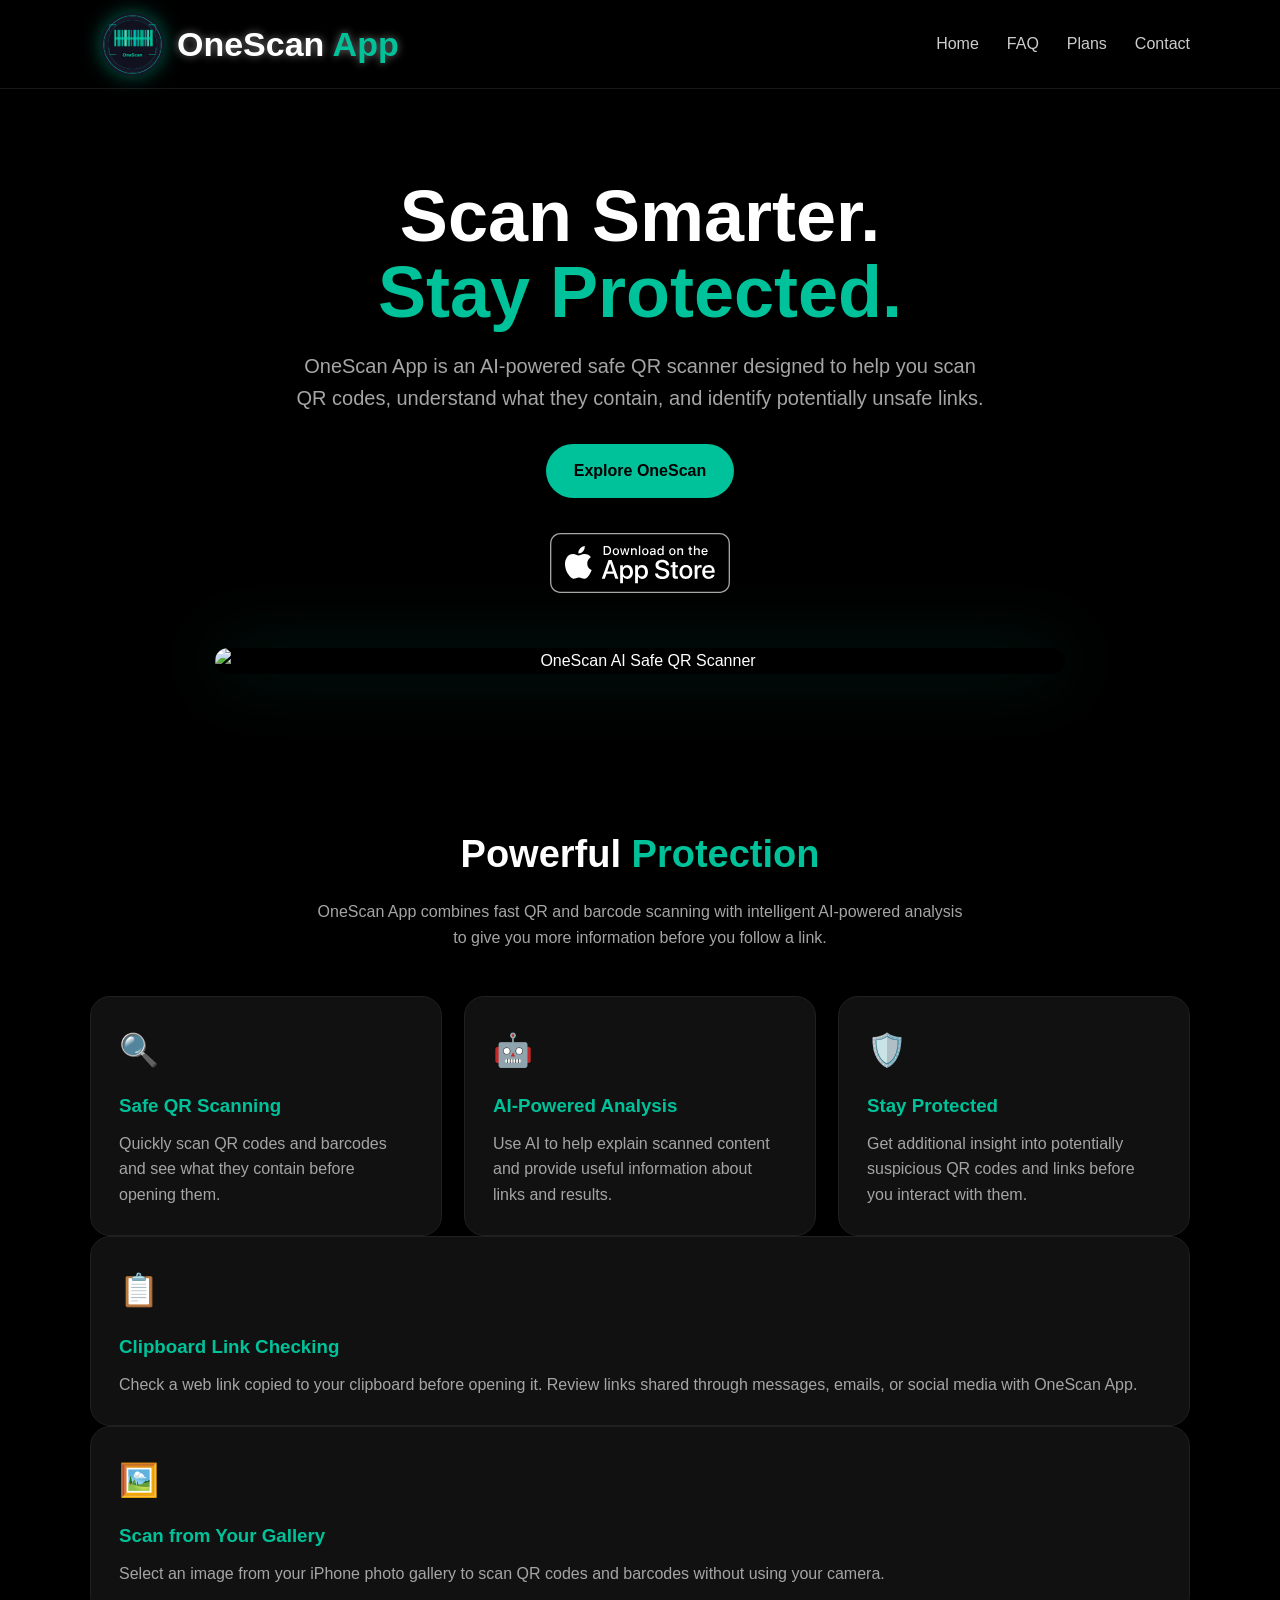
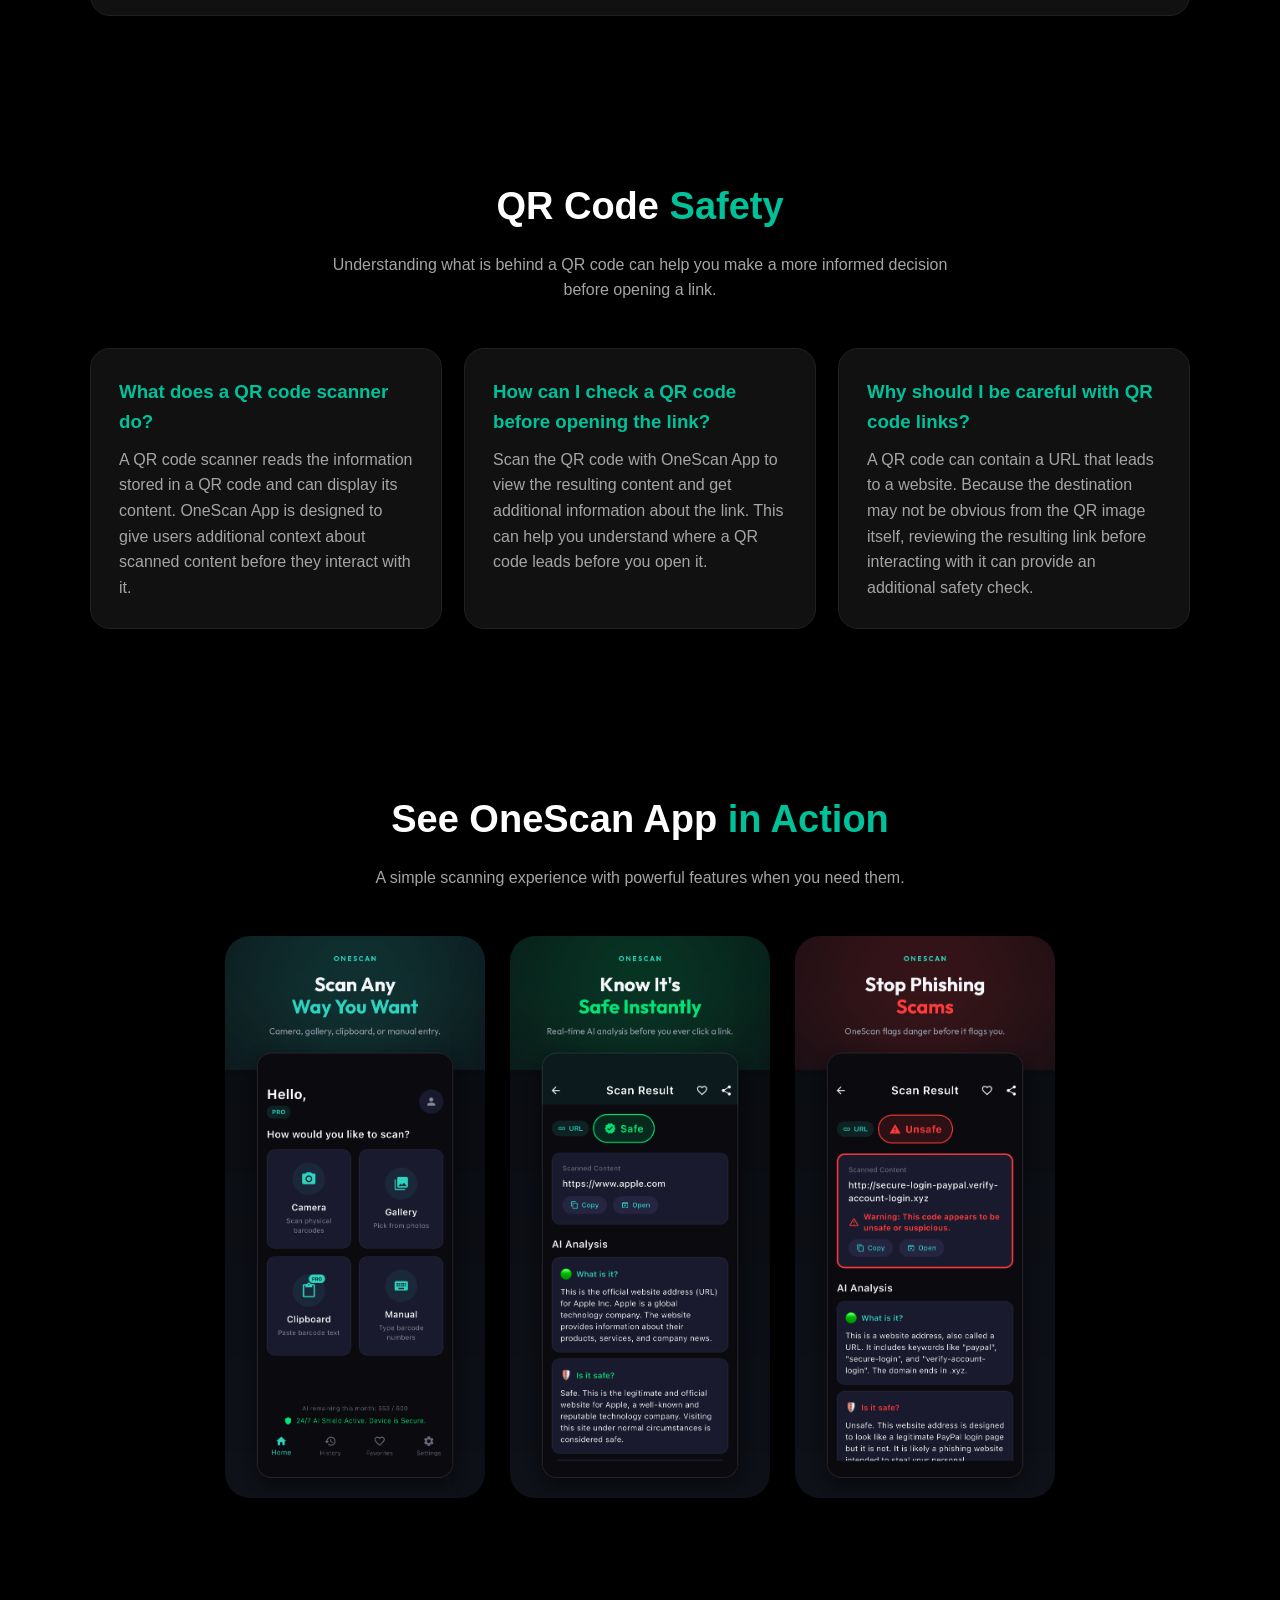
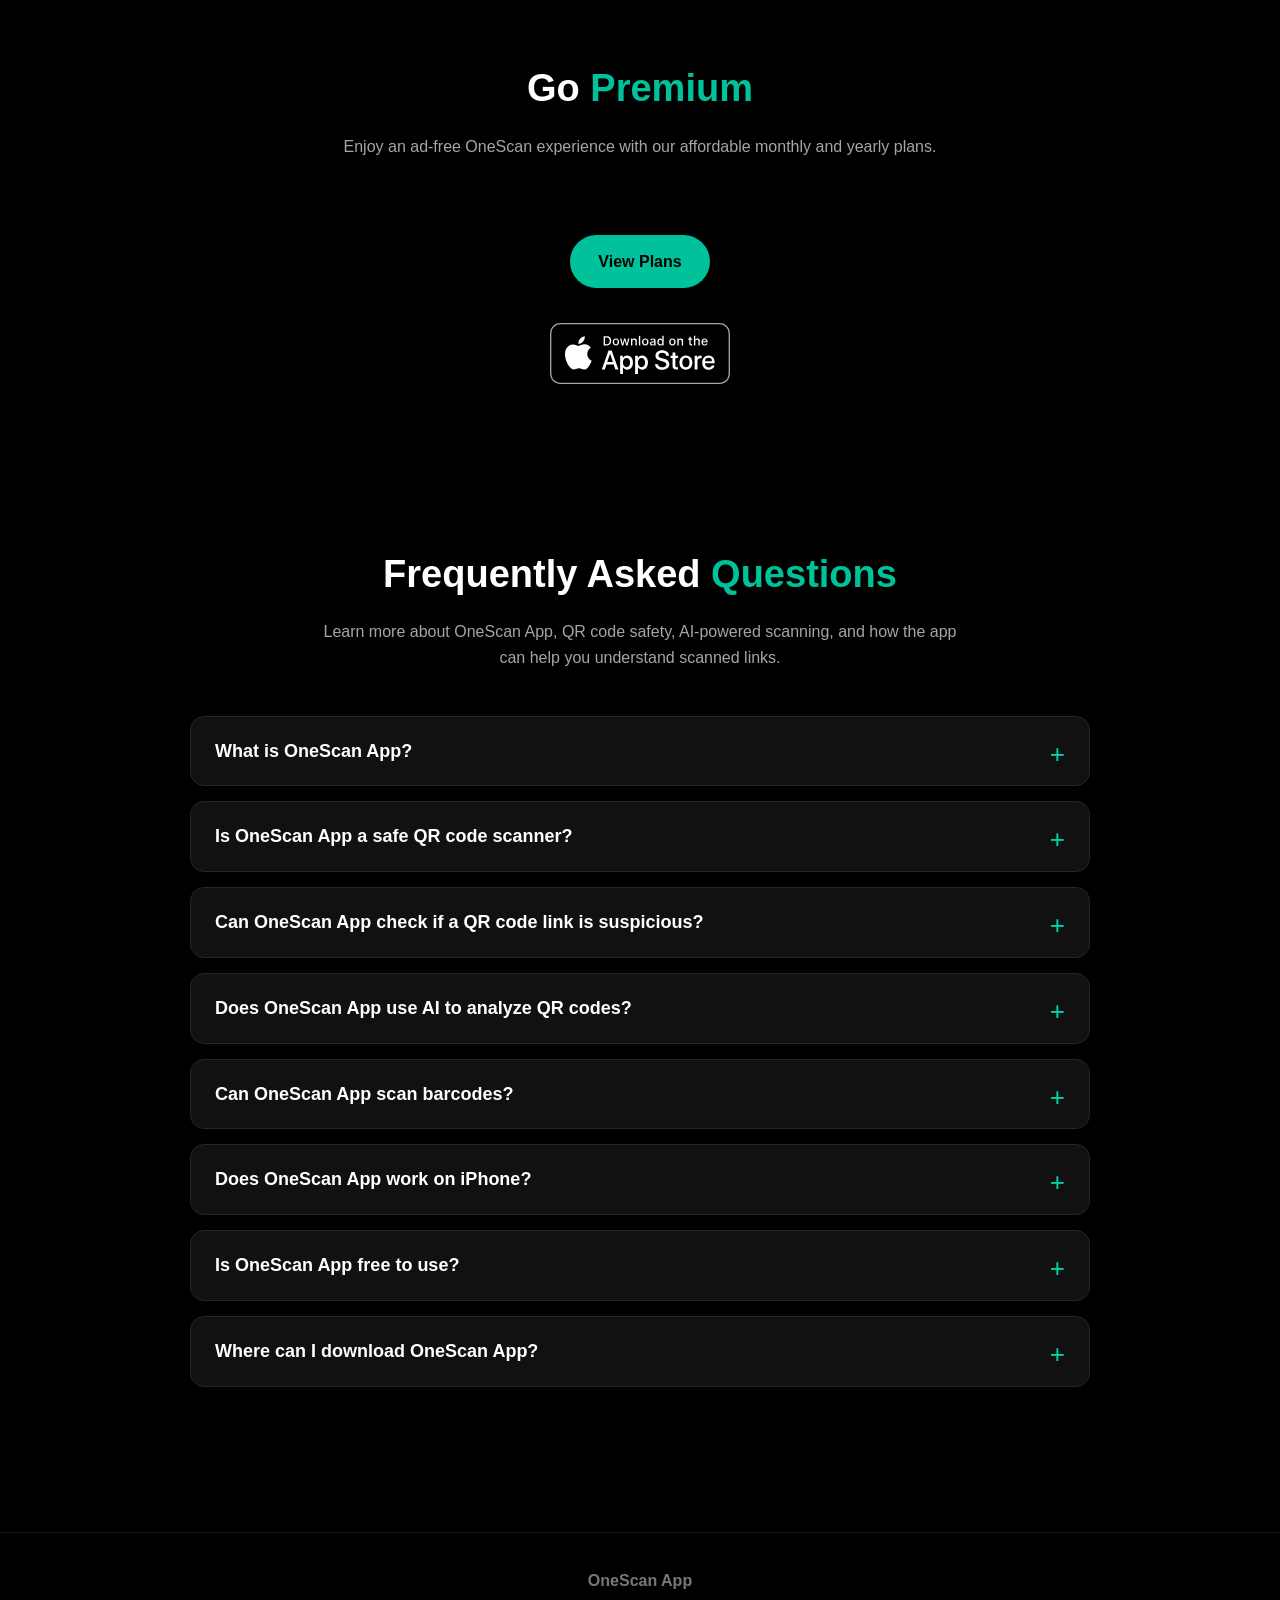
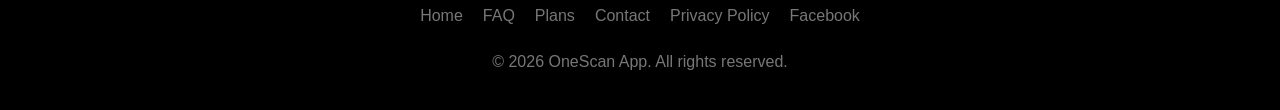
==== index.html @ 82d8878e "Update index.html" ====
<!DOCTYPE html>
<html lang="en">
<head>
    <meta charset="UTF-8">
    <meta name="viewport" content="width=device-width, initial-scale=1.0">

    <title>OneScan — AI Safe QR Scanner</title>

    <meta name="description"
          content="OneScan App is an AI-powered QR code and barcode scanner for iPhone that helps you scan, understand, and review potentially suspicious QR code links before opening them.">

    <link rel="canonical"
          href="https://smartsoftnai.github.io/onescan/">

    <!-- Open Graph / Social Sharing -->
    <meta property="og:title"
          content="OneScan App — AI Safe QR Scanner">

    <meta property="og:description"
          content="Scan QR codes, understand what they contain, and get additional information about potentially suspicious links with OneScan App.">

    <meta property="og:type"
          content="website">

    <meta property="og:url"
          content="https://smartsoftnai.github.io/onescan/">

    <meta property="og:image"
          content="https://smartsoftnai.github.io/onescan/images/image1.png">

    <meta property="og:site_name"
          content="OneScan">

    <!-- Twitter / X Sharing -->
    <meta name="twitter:card"
          content="summary_large_image">

    <meta name="twitter:title"
          content="OneScan App — AI Safe QR Scanner">

    <meta name="twitter:description"
          content="AI-powered QR code and barcode scanning for iPhone.">

    <meta name="twitter:image"
          content="https://smartsoftnai.github.io/onescan/images/image1.png">

    <!-- Google Search Console Verification -->
    <meta name="google-site-verification"
          content="yjP-zMJBmZvENsE0Z_IdALuYxAj0rpwDINtPGKGWK9o" />

    <!-- Software Application Structured Data -->
    <script type="application/ld+json">
{
  "@context": "https://schema.org",
  "@type": "SoftwareApplication",
  "name": "OneScan",
  "alternateName": "OneScan App — AI Safe QR Scanner",
  "description": "OneScan App is an AI-powered QR code and barcode scanner for iPhone that helps users scan, understand, and review potentially suspicious QR code links before opening them.",
  "operatingSystem": "iOS",
  "applicationCategory": "UtilitiesApplication",
  "url": "https://smartsoftnai.github.io/onescan/",
  "downloadUrl": "https://apps.apple.com/app/id6788156908",
  "installUrl": "https://apps.apple.com/app/id6788156908",
  "image": "https://smartsoftnai.github.io/onescan/images/logo.png",
  "offers": {
    "@type": "Offer",
    "price": "0",
    "priceCurrency": "USD"
  }
}
    </script>

    <link rel="stylesheet" href="style.css">
</head>

<body>

<!-- Navigation -->
<nav class="navbar">
    <div class="container nav-inner">

        <a href="index.html" class="brand">
            <img src="images/logo.png" alt="OneScan logo">
            <span>OneScan <span class="green">App</span>
        </a>

        <!-- Desktop navigation -->
        <div class="nav-links">
            <a href="index.html">Home</a>
            <a href="index.html#faq">FAQ</a>
            <a href="plans.html">Plans</a>
            <a href="contact.html">Contact</a>
        </div>

        <!-- Mobile hamburger button -->
        <button class="menu-toggle" aria-label="Open navigation menu">
            ☰
        </button>

    </div>
</nav>


<!-- Hero -->
<section class="hero">
    <div class="container">

        <h1>
            Scan Smarter.<br>
            <span class="green">Stay Protected.</span>
        </h1>

        <p>
            OneScan App is an AI-powered safe QR scanner designed to help you
            scan QR codes, understand what they contain, and identify
            potentially unsafe links.
        </p>

        <a href="#features" class="button">
            Explore OneScan
        </a>

        <div class="app-store-download">
            <a href="https://apps.apple.com/app/id6788156908"
               target="_blank"
               rel="noopener">

                <img
                    src="images/app-store-badge.svg"
                    alt="Download on the App Store"
                    class="app-store-badge"
                >

            </a>
        </div>

        <img
            src="images/image1.png"
            alt="OneScan AI Safe QR Scanner"
            class="hero-image"
        >

    </div>
</section>


<!-- Features -->
<section class="section" id="features">
    <div class="container">

        <h2 class="section-title">
            Powerful <span class="green">Protection</span>
        </h2>

        <p class="section-subtitle">
            OneScan App combines fast QR and barcode scanning with intelligent
            AI-powered analysis to give you more information before you
            follow a link.
        </p>

        <div class="features">

            <div class="card">
                <div class="card-icon">🔍</div>

                <h3>Safe QR Scanning</h3>

                <p>
                    Quickly scan QR codes and barcodes and see what they
                    contain before opening them.
                </p>
            </div>


            <div class="card">
                <div class="card-icon">🤖</div>

                <h3>AI-Powered Analysis</h3>

                <p>
                    Use AI to help explain scanned content and provide
                    useful information about links and results.
                </p>
            </div>


            <div class="card">
                <div class="card-icon">🛡️</div>

                <h3>Stay Protected</h3>

                <p>
                    Get additional insight into potentially suspicious
                    QR codes and links before you interact with them.
                </p>
            </div>

        </div>
        <div class="card">
    <div class="card-icon">📋</div>

    <h3>Clipboard Link Checking</h3>

    <p>
        Check a web link copied to your clipboard before opening it.
        Review links shared through messages, emails, or social media
        with OneScan App.
    </p>
</div>
        <div class="card">
    <div class="card-icon">🖼️</div>

    <h3>Scan from Your Gallery</h3>

    <p>
        Select an image from your iPhone photo gallery to scan
        QR codes and barcodes without using your camera.
    </p>
</div>

    </div>
</section>


<!-- QR Code Safety Information -->
<section class="section">
    <div class="container">

        <h2 class="section-title">
            QR Code <span class="green">Safety</span>
        </h2>

        <p class="section-subtitle">
            Understanding what is behind a QR code can help you make a more
            informed decision before opening a link.
        </p>

        <div class="features">

            <div class="card">

                <h3>What does a QR code scanner do?</h3>

                <p>
                    A QR code scanner reads the information stored in a QR
                    code and can display its content. OneScan App is designed to
                    give users additional context about scanned content
                    before they interact with it.
                </p>

            </div>


            <div class="card">

                <h3>How can I check a QR code before opening the link?</h3>

                <p>
                    Scan the QR code with OneScan App to view the resulting
                    content and get additional information about the link.
                    This can help you understand where a QR code leads
                    before you open it.
                </p>

            </div>


            <div class="card">

                <h3>Why should I be careful with QR code links?</h3>

                <p>
                    A QR code can contain a URL that leads to a website.
                    Because the destination may not be obvious from the QR
                    image itself, reviewing the resulting link before
                    interacting with it can provide an additional safety
                    check.
                </p>

            </div>

        </div>

    </div>
</section>


<!-- Screenshots -->
<section class="section">
    <div class="container">

        <h2 class="section-title">
            See OneScan App <span class="green">in Action</span>
        </h2>

        <p class="section-subtitle">
            A simple scanning experience with powerful features when
            you need them.
        </p>

        <div class="screenshots">

            <img
                src="images/screen1.png"
                alt="OneScan QR scanner app screenshot"
            >

            <img
                src="images/screen2.png"
                alt="OneScan AI analysis app screenshot"
            >

            <img
                src="images/screen3.png"
                alt="OneScan scan results app screenshot"
            >

        </div>

    </div>
</section>


<!-- Premium -->
<section class="section">
    <div class="container">

        <h2 class="section-title">
            Go <span class="green">Premium</span>
        </h2>

        <p class="section-subtitle">
            Enjoy an ad-free OneScan experience with our affordable
            monthly and yearly plans.
        </p>

        <div style="text-align:center;">

            <a href="plans.html" class="button">
                View Plans
            </a>

            <div class="app-store-download">
                <a href="https://apps.apple.com/app/id6788156908"
                   target="_blank"
                   rel="noopener">

                    <img
                        src="images/app-store-badge.svg"
                        alt="Download on the App Store"
                        class="app-store-badge"
                    >

                </a>
            </div>

        </div>

    </div>
</section>


<!-- FAQ -->
<section class="section faq-section" id="faq">
    <div class="container">

        <h2 class="section-title">
            Frequently Asked <span class="green">Questions</span>
        </h2>

        <p class="section-subtitle">
            Learn more about OneScan App, QR code safety, AI-powered scanning,
            and how the app can help you understand scanned links.
        </p>

        <div class="faq">

            <details class="faq-item">
                <summary>What is OneScan App?</summary>

                <p>
                    OneScan App is an AI-powered QR code and barcode scanner for
                    iPhone. It helps you scan QR codes, understand the content
                    behind them, and get additional information about
                    potentially suspicious links before you open them.
                </p>
            </details>


            <details class="faq-item">
                <summary>Is OneScan App a safe QR code scanner?</summary>

                <p>
                    OneScan App is designed to help users make more informed
                    decisions before interacting with QR code links. It can
                    scan QR codes and provide additional information about
                    their contents and potentially suspicious URLs.
                </p>
            </details>


            <details class="faq-item">
                <summary>
                    Can OneScan App check if a QR code link is suspicious?
                </summary>

                <p>
                    OneScan App can analyze scanned QR code content and provide
                    additional information about potentially suspicious links.
                    The app is designed to give users more context before
                    opening a link.
                </p>
            </details>


            <details class="faq-item">
                <summary>
                    Does OneScan App use AI to analyze QR codes?
                </summary>

                <p>
                    Yes. OneScan App includes AI-powered analysis that can help
                    explain scanned content and provide useful information
                    about QR code results and links.
                </p>
            </details>


            <details class="faq-item">
                <summary>Can OneScan App scan barcodes?</summary>

                <p>
                    Yes. OneScan App supports QR code and barcode scanning,
                    allowing you to quickly capture and review scanned
                    information.
                </p>
            </details>


            <details class="faq-item">
                <summary>Does OneScan App work on iPhone?</summary>

                <p>
                    Yes. OneScan App is available for iPhone through the Apple
                    App Store.
                </p>
            </details>


            <details class="faq-item">
                <summary>Is OneScan App free to use?</summary>

                <p>
                    OneScan App is available as a free app with optional premium
                    plans. Premium plans provide an ad-free OneScan
                    experience.
                </p>
            </details>


            <details class="faq-item">
                <summary>Where can I download OneScan App?</summary>

                <p>
                    OneScan App is available on the Apple App Store. You can
                    download the app directly from the official OneScan
                    website or through the App Store.
                </p>
            </details>

        </div>

    </div>
</section>


<!-- Footer -->
<footer>
    <div class="container">

        <strong>OneScan App</strong>

        <div class="footer-links">

            <a href="index.html">
                Home
            </a>

            <a href="index.html#faq">
                FAQ
            </a>

            <a href="plans.html">
                Plans
            </a>

            <a href="contact.html">
                Contact
            </a>

            <a href="https://smartsoftnai.github.io/onescan-privacy-policy/">
                Privacy Policy
            </a>

            <a href="https://www.facebook.com/profile.php?id=61593759449495"
               target="_blank"
               rel="noopener">
                Facebook
            </a>

        </div>

        <p style="margin-top:20px;">
            © 2026 OneScan App. All rights reserved.
        </p>

    </div>
</footer>


<!-- Mobile Navigation -->
<script>
    const menuToggle = document.querySelector(".menu-toggle");
    const navLinks = document.querySelector(".nav-links");

    menuToggle.addEventListener("click", () => {
        navLinks.classList.toggle("active");
    });
</script>

</body>
</html>
---- style.css ----
:root {
    --green: #00C29A;
    --green-light: #25D9B5;
    --black: #000000;
    --dark: #0a0a0a;
    --card: #111111;
    --card-border: #202020;
    --white: #ffffff;
    --gray: #a5a5a5;
}

* {
    box-sizing: border-box;
    margin: 0;
    padding: 0;
}

html {
    scroll-behavior: smooth;
}

body {
    font-family: -apple-system, BlinkMacSystemFont, "Segoe UI",
                 Roboto, Helvetica, Arial, sans-serif;
    background: var(--black);
    color: var(--white);
    line-height: 1.6;
}

a {
    color: inherit;
    text-decoration: none;
}

.container {
    width: min(1100px, 92%);
    margin: 0 auto;
}

/* Navigation */

.navbar {
    position: sticky;
    top: 0;
    z-index: 100;
    background: rgba(0, 0, 0, 0.92);
    backdrop-filter: blur(12px);
    border-bottom: 1px solid #181818;
}

.nav-inner {
    height: 88px;
    display: flex;
    align-items: center;
    justify-content: space-between;
}

.brand {
    display: flex;
    align-items: center;
    gap: 2px;
    font-size: 34px;
    font-weight: 700;
}

.brand img {
    width: 85px;
    height: 85px;
    border-radius: 3px;
    object-fit: contain;
    filter: drop-shadow(0 0 10px rgba(0, 194, 154, 0.50));
}
.brand span {
    text-shadow: 0 0 8px rgba(255, 255, 255, 0.45);
}

.nav-links {
    display: flex;
    gap: 28px;
    align-items: center;
}

.nav-links a {
    color: #cccccc;
    transition: 0.2s;
}

.nav-links a:hover,
.nav-links .active {
    color: var(--green);
}

/* Mobile menu button */

.menu-toggle {
    display: none;
    background: none;
    border: none;
    color: var(--white);
    font-size: 30px;
    cursor: pointer;
    padding: 5px;
}

/* Hero */

.hero {
    padding: 90px 0 70px;
    text-align: center;
}

.hero h1 {
    font-size: clamp(42px, 7vw, 72px);
    line-height: 1.05;
    margin-bottom: 20px;
}

.green {
    color: var(--green);
}

.hero p {
    max-width: 700px;
    margin: 0 auto;
    color: var(--gray);
    font-size: 20px;
}

.hero-image {
    display: block;
    width: min(850px, 100%);
    margin: 55px auto 0;
    border-radius: 28px;
    box-shadow: 0 0 70px rgba(0, 194, 154, 0.18);
}

/* Buttons */

.button {
    display: inline-block;
    margin-top: 30px;
    padding: 14px 28px;
    border-radius: 30px;
    background: var(--green);
    color: #000000;
    font-weight: 700;
    transition: 0.2s;
}

.button:hover {
    background: var(--green-light);
    transform: translateY(-2px);
}

/* Sections */

.section {
    padding: 80px 0;
}

.section-title {
    text-align: center;
    font-size: 38px;
    margin-bottom: 15px;
}

.section-subtitle {
    text-align: center;
    color: var(--gray);
    max-width: 650px;
    margin: 0 auto 45px;
}

/* Feature cards */

.features {
    display: grid;
    grid-template-columns: repeat(3, 1fr);
    gap: 22px;
}

.card {
    background: var(--card);
    border: 1px solid var(--card-border);
    border-radius: 20px;
    padding: 28px;
}

.card:hover {
    border-color: rgba(0, 194, 154, 0.5);
}

.card-icon {
    font-size: 32px;
    margin-bottom: 15px;
}

.card h3 {
    margin-bottom: 10px;
    color: var(--green);
}

.card p {
    color: var(--gray);
}

/* Screenshots */

.screenshots {
    display: flex;
    justify-content: center;
    gap: 25px;
    flex-wrap: wrap;
}

.screenshots img {
    width: 260px;
    max-width: 100%;
    border-radius: 25px;
    box-shadow: 0 20px 50px rgba(0, 0, 0, 0.5);
}

/* Plans */

.plans {
    display: grid;
    grid-template-columns: repeat(2, 1fr);
    gap: 25px;
    max-width: 900px;
    margin: 0 auto;
}

.plan {
    background: #111111;
    border: 1px solid #252525;
    border-radius: 25px;
    padding: 35px;
}

.plan.featured {
    border: 2px solid var(--green);
    box-shadow: 0 0 35px rgba(0, 194, 154, 0.12);
}

.plan-badge {
    display: inline-block;
    background: var(--green);
    color: #000000;
    font-weight: 800;
    padding: 7px 15px;
    border-radius: 20px;
    margin-bottom: 20px;
    font-size: 13px;
}

.plan h3 {
    font-size: 28px;
    margin-bottom: 15px;
}

.price {
    color: var(--green);
    font-size: 48px;
    font-weight: 800;
}

.period {
    color: var(--gray);
    font-size: 18px;
}

.plan-description {
    color: var(--gray);
    margin-top: 10px;
}

/* Contact */

.contact-box {
    max-width: 650px;
    margin: 0 auto;
    text-align: center;
}

.email {
    display: inline-block;
    margin-top: 25px;
    color: var(--green);
    font-size: 20px;
}

/* Footer */

footer {
    border-top: 1px solid #181818;
    padding: 35px 0;
    margin-top: 50px;
    text-align: center;
    color: #777777;
}

.footer-links {
    margin-top: 10px;
    display: flex;
    justify-content: center;
    gap: 20px;
}

.footer-links a:hover {
    color: var(--green);
}

/* Mobile */

/* Mobile */

@media (max-width: 750px) {

    .nav-inner {
        height: 78px;
    }

    /* Hide normal navigation on mobile */
    .nav-links {
        display: none;
        position: absolute;
        top: 78px;
        left: 0;
        width: 100%;
        background: rgba(0, 0, 0, 0.97);
        border-top: 1px solid #181818;
        border-bottom: 1px solid #181818;
        flex-direction: column;
        align-items: center;
        gap: 0;
        padding: 15px 0;
    }

    /* Show hamburger */
    .menu-toggle {
        display: block;
    }

    /* Navigation when menu is open */
    .nav-links.active {
        display: flex;
    }

    .nav-links a {
        width: 100%;
        text-align: center;
        padding: 14px 0;
        font-size: 17px;
    }

    .nav-links a:hover,
    .nav-links .active {
        color: var(--green);
    }

    .hero {
        padding-top: 60px;
    }

    .hero p {
        font-size: 17px;
    }

    .features,
    .plans {
        grid-template-columns: 1fr;
    }

    .section {
        padding: 60px 0;
    }

    .screenshots img {
        width: min(300px, 90%);
    }
}
.app-store-download {
    display: block;
    margin-top: 35px;
    text-align: center;
}

.app-store-badge {
    display: block;
    width: 180px;
    height: auto;
    margin: 0 auto;
}

/* FAQ */
.faq {
    max-width: 900px;
    margin: 40px auto 0;
}

.faq-item {
    background: #111111;
    border: 1px solid #252525;
    border-radius: 14px;
    margin-bottom: 15px;
    padding: 0;
    overflow: hidden;
}

.faq-item summary {
    color: #ffffff;
    cursor: pointer;
    padding: 20px 24px;
    font-size: 18px;
    font-weight: 600;
    list-style: none;
    position: relative;
    padding-right: 55px;
}

.faq-item summary::-webkit-details-marker {
    display: none;
}

.faq-item summary::after {
    content: "+";
    color: #00d4aa;
    position: absolute;
    right: 24px;
    top: 17px;
    font-size: 26px;
    font-weight: 400;
}

.faq-item[open] summary::after {
    content: "−";
}

.faq-item p {
    color: #b5b5b5;
    padding: 0 24px 22px;
    margin: 0;
    line-height: 1.7;
}
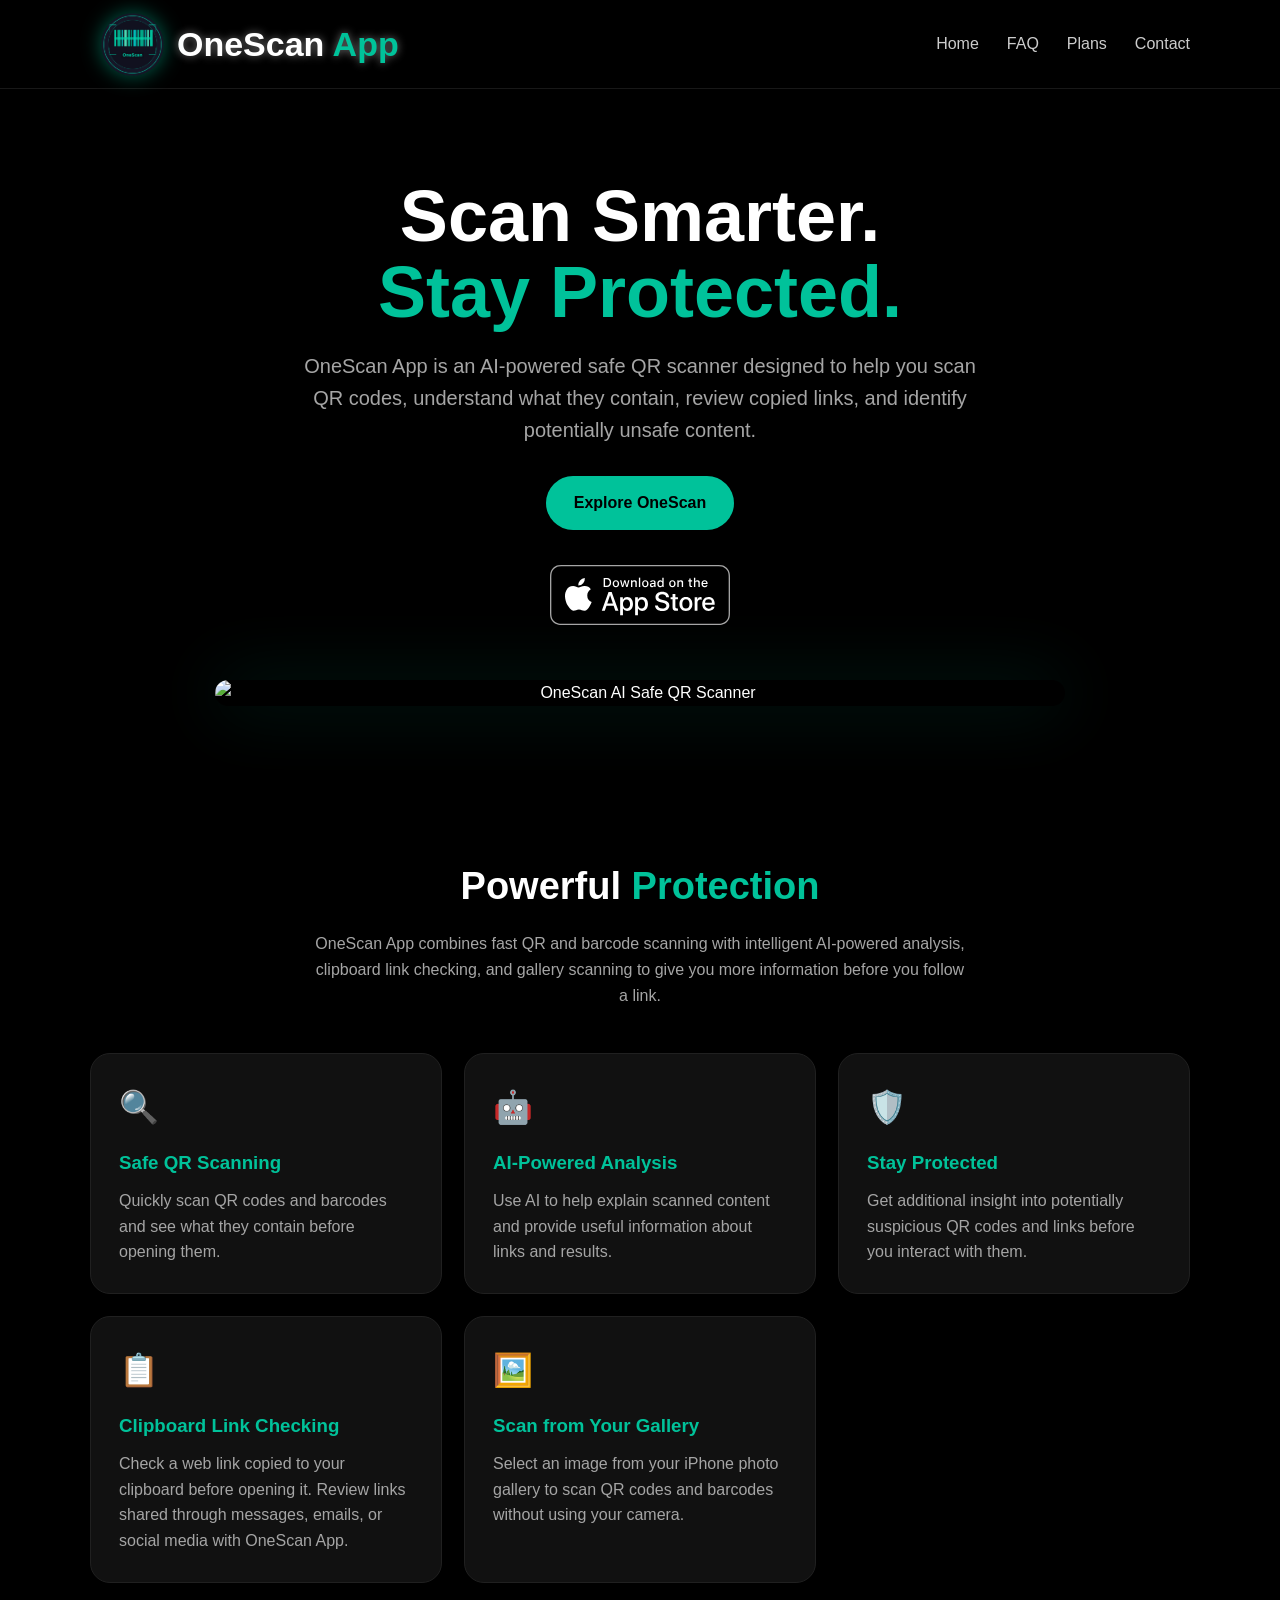
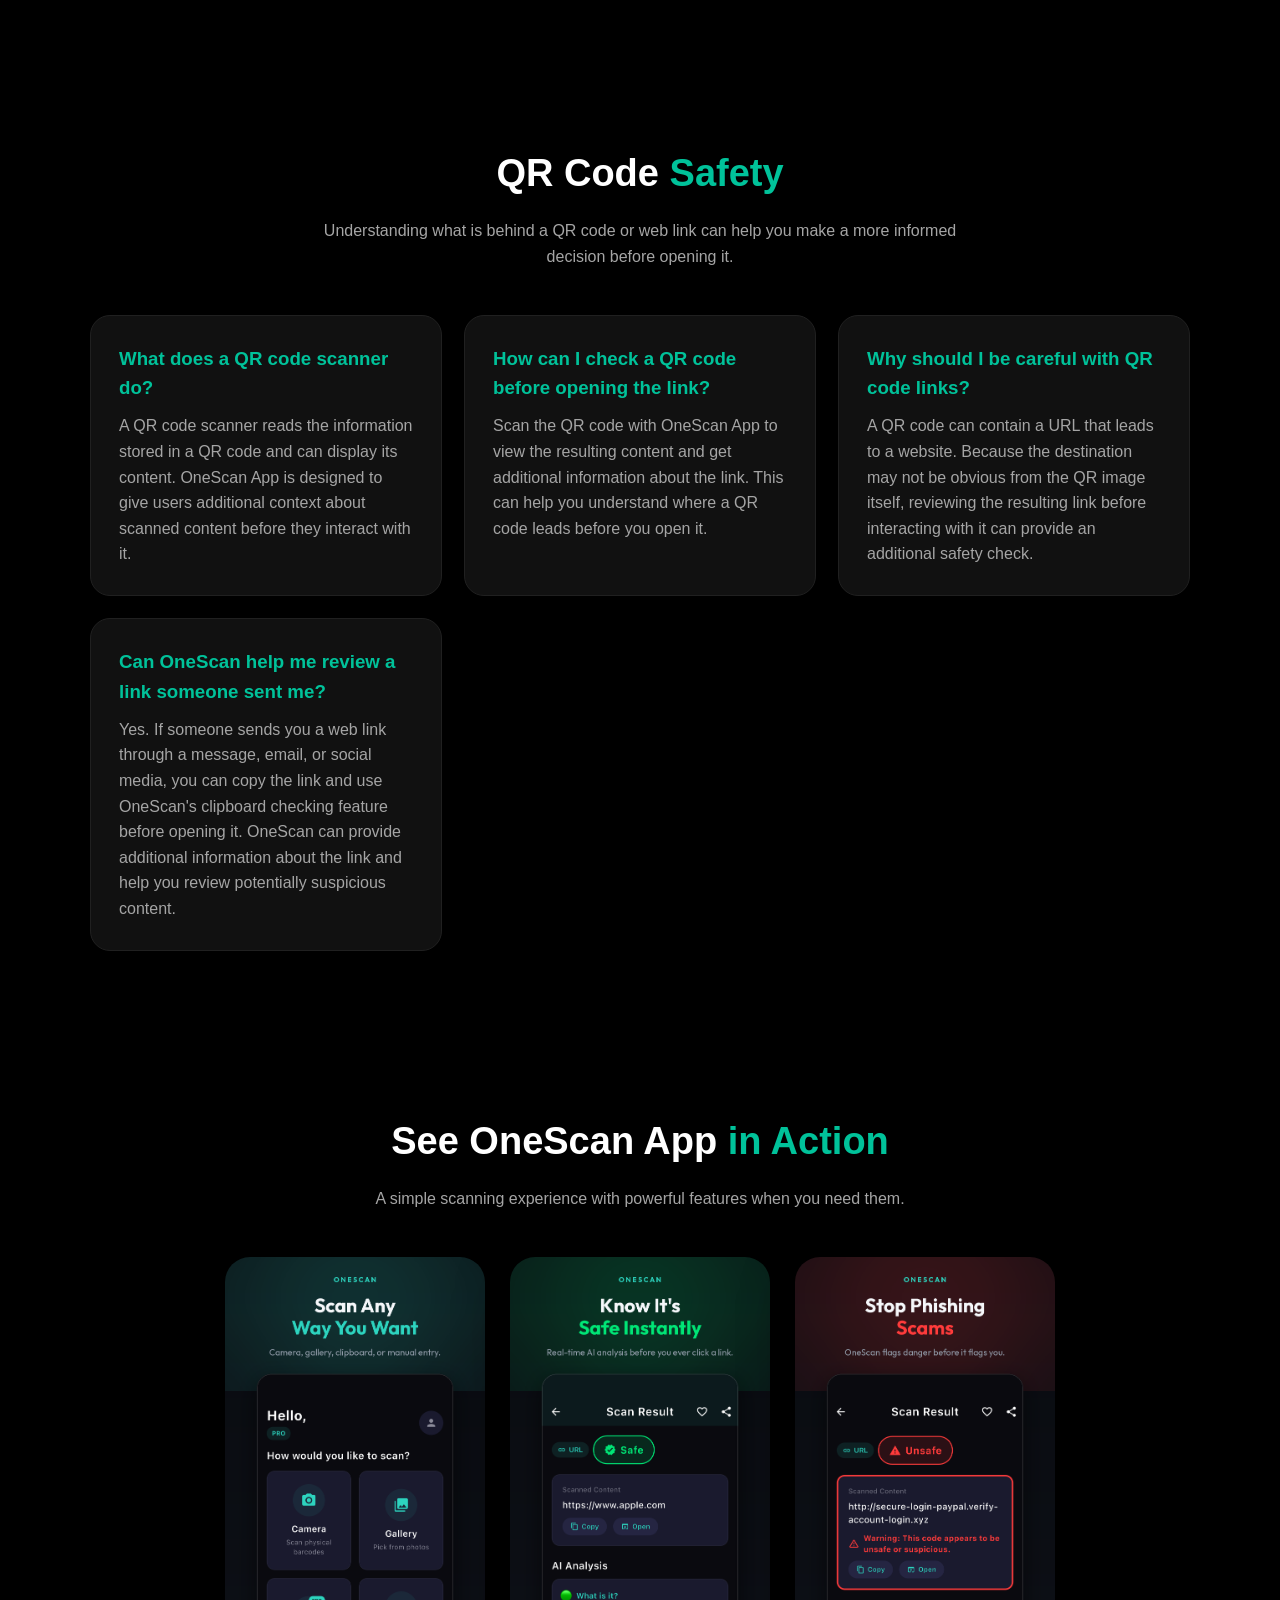
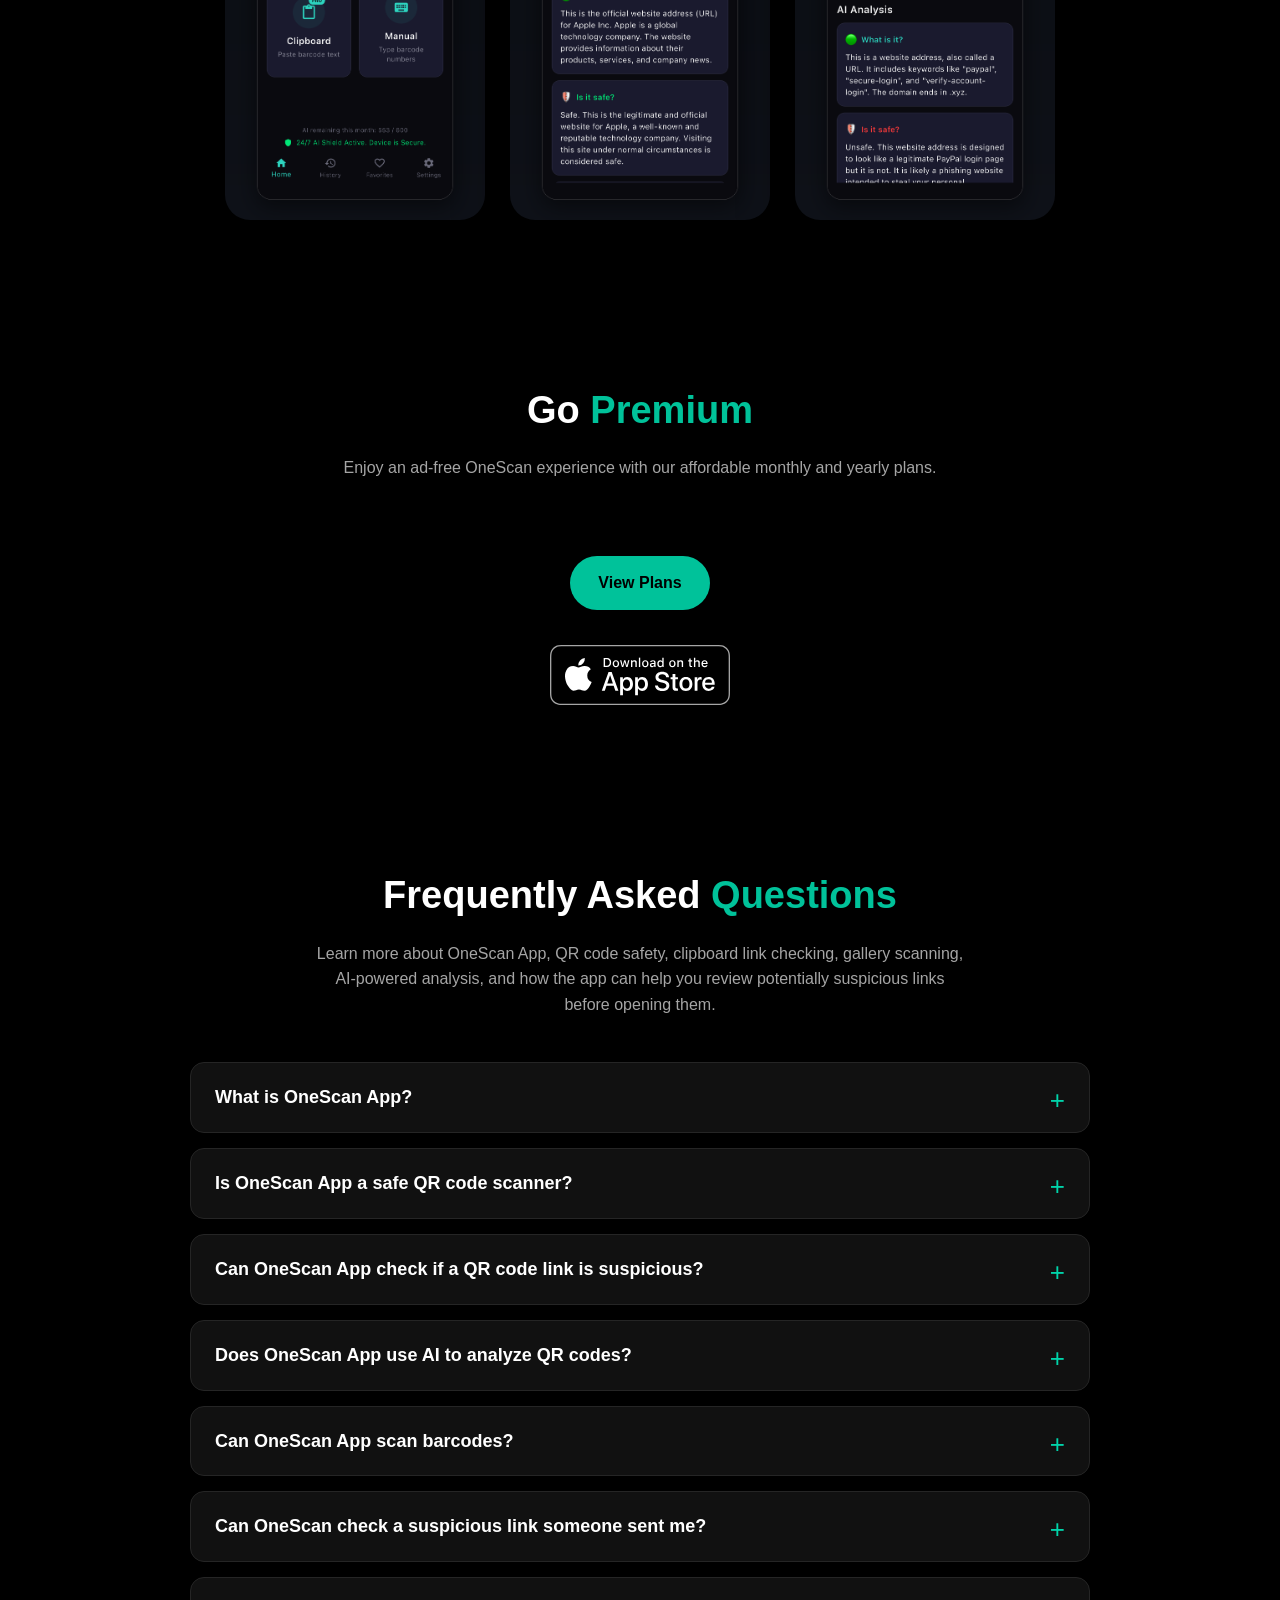
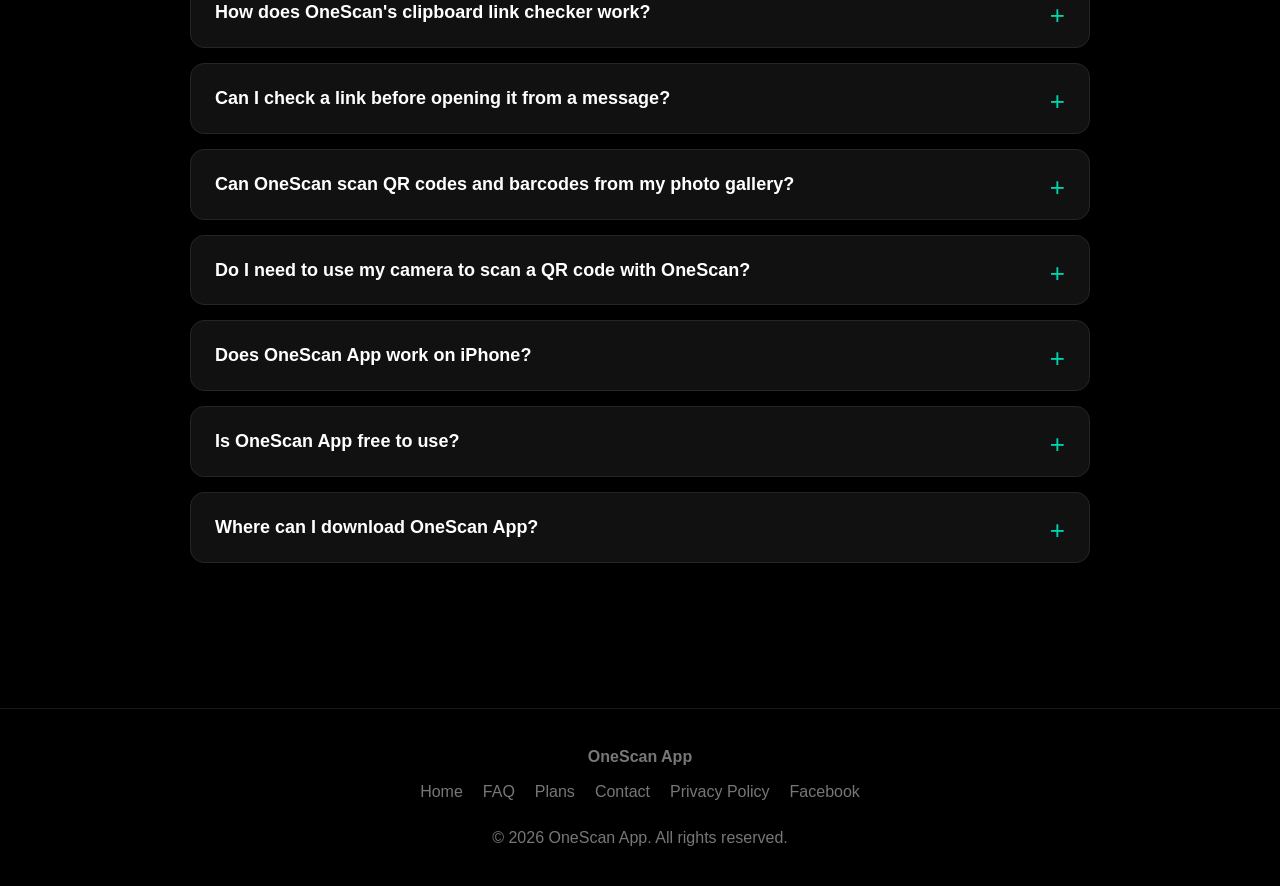
==== commit 90e5950f: "Update index.html" ====
--- a/index.html
+++ b/index.html
@@ -1,3 +1,4 @@
+
 <!DOCTYPE html>
 <html lang="en">
 <head>
@@ -7,7 +8,7 @@
     <title>OneScan — AI Safe QR Scanner</title>
 
     <meta name="description"
-          content="OneScan App is an AI-powered QR code and barcode scanner for iPhone that helps you scan, understand, and review potentially suspicious QR code links before opening them.">
+          content="OneScan App is an AI-powered QR code and barcode scanner for iPhone that helps you scan, understand, and review potentially suspicious QR code links before opening them. Check copied links and scan QR codes or barcodes from your photo gallery.">
 
     <link rel="canonical"
           href="https://smartsoftnai.github.io/onescan/">
@@ -17,7 +18,7 @@
           content="OneScan App — AI Safe QR Scanner">
 
     <meta property="og:description"
-          content="Scan QR codes, understand what they contain, and get additional information about potentially suspicious links with OneScan App.">
+          content="Scan QR codes, check copied web links, scan images from your gallery, and get additional information about potentially suspicious content with OneScan App.">
 
     <meta property="og:type"
           content="website">
@@ -39,35 +40,35 @@
           content="OneScan App — AI Safe QR Scanner">
 
     <meta name="twitter:description"
-          content="AI-powered QR code and barcode scanning for iPhone.">
+          content="AI-powered QR code and barcode scanning for iPhone, clipboard link checking, and gallery image scanning.">
 
     <meta name="twitter:image"
           content="https://smartsoftnai.github.io/onescan/images/image1.png">
 
     <!-- Google Search Console Verification -->
     <meta name="google-site-verification"
-          content="yjP-zMJBmZvENsE0Z_IdALuYxAj0rpwDINtPGKGWK9o" />
+          content="yjP-zMJBmZvENsE0Z_IdALuYxAj0rpwDINtPGKGWK9o">
 
     <!-- Software Application Structured Data -->
     <script type="application/ld+json">
-{
-  "@context": "https://schema.org",
-  "@type": "SoftwareApplication",
-  "name": "OneScan",
-  "alternateName": "OneScan App — AI Safe QR Scanner",
-  "description": "OneScan App is an AI-powered QR code and barcode scanner for iPhone that helps users scan, understand, and review potentially suspicious QR code links before opening them.",
-  "operatingSystem": "iOS",
-  "applicationCategory": "UtilitiesApplication",
-  "url": "https://smartsoftnai.github.io/onescan/",
-  "downloadUrl": "https://apps.apple.com/app/id6788156908",
-  "installUrl": "https://apps.apple.com/app/id6788156908",
-  "image": "https://smartsoftnai.github.io/onescan/images/logo.png",
-  "offers": {
-    "@type": "Offer",
-    "price": "0",
-    "priceCurrency": "USD"
-  }
-}
+    {
+        "@context": "https://schema.org",
+        "@type": "SoftwareApplication",
+        "name": "OneScan",
+        "alternateName": "OneScan App — AI Safe QR Scanner",
+        "description": "OneScan App is an AI-powered QR code and barcode scanner for iPhone that helps users scan, understand, and review potentially suspicious QR code links before opening them. It also supports clipboard link checking and scanning QR codes or barcodes from images in the photo gallery.",
+        "operatingSystem": "iOS",
+        "applicationCategory": "UtilitiesApplication",
+        "url": "https://smartsoftnai.github.io/onescan/",
+        "downloadUrl": "https://apps.apple.com/app/id6788156908",
+        "installUrl": "https://apps.apple.com/app/id6788156908",
+        "image": "https://smartsoftnai.github.io/onescan/images/logo.png",
+        "offers": {
+            "@type": "Offer",
+            "price": "0",
+            "priceCurrency": "USD"
+        }
+    }
     </script>
 
     <link rel="stylesheet" href="style.css">
@@ -81,7 +82,7 @@
 
         <a href="index.html" class="brand">
             <img src="images/logo.png" alt="OneScan logo">
-            <span>OneScan <span class="green">App</span>
+            <span>OneScan <span class="green">App</span></span>
         </a>
 
         <!-- Desktop navigation -->
@@ -112,8 +113,8 @@
 
         <p>
             OneScan App is an AI-powered safe QR scanner designed to help you
-            scan QR codes, understand what they contain, and identify
-            potentially unsafe links.
+            scan QR codes, understand what they contain, review copied links,
+            and identify potentially unsafe content.
         </p>
 
         <a href="#features" class="button">
@@ -154,12 +155,13 @@
 
         <p class="section-subtitle">
             OneScan App combines fast QR and barcode scanning with intelligent
-            AI-powered analysis to give you more information before you
-            follow a link.
+            AI-powered analysis, clipboard link checking, and gallery scanning
+            to give you more information before you follow a link.
         </p>
 
         <div class="features">
 
+            <!-- Feature 1 -->
             <div class="card">
                 <div class="card-icon">🔍</div>
 
@@ -172,6 +174,7 @@
             </div>
 
 
+            <!-- Feature 2 -->
             <div class="card">
                 <div class="card-icon">🤖</div>
 
@@ -184,6 +187,7 @@
             </div>
 
 
+            <!-- Feature 3 -->
             <div class="card">
                 <div class="card-icon">🛡️</div>
 
@@ -195,28 +199,34 @@
                 </p>
             </div>
 
-        </div>
-        <div class="card">
-    <div class="card-icon">📋</div>
-
-    <h3>Clipboard Link Checking</h3>
-
-    <p>
-        Check a web link copied to your clipboard before opening it.
-        Review links shared through messages, emails, or social media
-        with OneScan App.
-    </p>
-</div>
-        <div class="card">
-    <div class="card-icon">🖼️</div>
-
-    <h3>Scan from Your Gallery</h3>
-
-    <p>
-        Select an image from your iPhone photo gallery to scan
-        QR codes and barcodes without using your camera.
-    </p>
-</div>
+
+            <!-- Feature 4 -->
+            <div class="card">
+                <div class="card-icon">📋</div>
+
+                <h3>Clipboard Link Checking</h3>
+
+                <p>
+                    Check a web link copied to your clipboard before opening it.
+                    Review links shared through messages, emails, or social media
+                    with OneScan App.
+                </p>
+            </div>
+
+
+            <!-- Feature 5 -->
+            <div class="card">
+                <div class="card-icon">🖼️</div>
+
+                <h3>Scan from Your Gallery</h3>
+
+                <p>
+                    Select an image from your iPhone photo gallery to scan
+                    QR codes and barcodes without using your camera.
+                </p>
+            </div>
+
+        </div>
 
     </div>
 </section>
@@ -231,26 +241,28 @@
         </h2>
 
         <p class="section-subtitle">
-            Understanding what is behind a QR code can help you make a more
-            informed decision before opening a link.
+            Understanding what is behind a QR code or web link can help you
+            make a more informed decision before opening it.
         </p>
 
         <div class="features">
 
+            <!-- Safety Information 1 -->
             <div class="card">
 
                 <h3>What does a QR code scanner do?</h3>
 
                 <p>
                     A QR code scanner reads the information stored in a QR
-                    code and can display its content. OneScan App is designed to
-                    give users additional context about scanned content
+                    code and can display its content. OneScan App is designed
+                    to give users additional context about scanned content
                     before they interact with it.
                 </p>
 
             </div>
 
 
+            <!-- Safety Information 2 -->
             <div class="card">
 
                 <h3>How can I check a QR code before opening the link?</h3>
@@ -265,6 +277,7 @@
             </div>
 
 
+            <!-- Safety Information 3 -->
             <div class="card">
 
                 <h3>Why should I be careful with QR code links?</h3>
@@ -279,6 +292,22 @@
 
             </div>
 
+
+            <!-- Safety Information 4 -->
+            <div class="card">
+
+                <h3>Can OneScan help me review a link someone sent me?</h3>
+
+                <p>
+                    Yes. If someone sends you a web link through a message,
+                    email, or social media, you can copy the link and use
+                    OneScan's clipboard checking feature before opening it.
+                    OneScan can provide additional information about the link
+                    and help you review potentially suspicious content.
+                </p>
+
+            </div>
+
         </div>
 
     </div>
@@ -369,24 +398,28 @@
         </h2>
 
         <p class="section-subtitle">
-            Learn more about OneScan App, QR code safety, AI-powered scanning,
-            and how the app can help you understand scanned links.
+            Learn more about OneScan App, QR code safety, clipboard link
+            checking, gallery scanning, AI-powered analysis, and how the
+            app can help you review potentially suspicious links before
+            opening them.
         </p>
 
         <div class="faq">
 
+            <!-- FAQ 1 -->
             <details class="faq-item">
                 <summary>What is OneScan App?</summary>
 
                 <p>
-                    OneScan App is an AI-powered QR code and barcode scanner for
-                    iPhone. It helps you scan QR codes, understand the content
-                    behind them, and get additional information about
+                    OneScan App is an AI-powered QR code and barcode scanner
+                    for iPhone. It helps you scan QR codes, understand the
+                    content behind them, and get additional information about
                     potentially suspicious links before you open them.
                 </p>
             </details>
 
 
+            <!-- FAQ 2 -->
             <details class="faq-item">
                 <summary>Is OneScan App a safe QR code scanner?</summary>
 
@@ -399,6 +432,7 @@
             </details>
 
 
+            <!-- FAQ 3 -->
             <details class="faq-item">
                 <summary>
                     Can OneScan App check if a QR code link is suspicious?
@@ -408,11 +442,12 @@
                     OneScan App can analyze scanned QR code content and provide
                     additional information about potentially suspicious links.
                     The app is designed to give users more context before
-                    opening a link.
-                </p>
-            </details>
-
-
+                    opening a link. It cannot guarantee that every link is safe.
+                </p>
+            </details>
+
+
+            <!-- FAQ 4 -->
             <details class="faq-item">
                 <summary>
                     Does OneScan App use AI to analyze QR codes?
@@ -426,6 +461,7 @@
             </details>
 
 
+            <!-- FAQ 5 -->
             <details class="faq-item">
                 <summary>Can OneScan App scan barcodes?</summary>
 
@@ -437,27 +473,111 @@
             </details>
 
 
+            <!-- FAQ 6: Clipboard Link Checking -->
+            <details class="faq-item">
+                <summary>
+                    Can OneScan check a suspicious link someone sent me?
+                </summary>
+
+                <p>
+                    OneScan App can help you review a web link before opening it.
+                    If someone sends you a link through a message, email, or
+                    social media, you can copy the link and use the clipboard
+                    checking feature to review its content and receive
+                    additional information about potentially suspicious links.
+                    OneScan is designed to provide helpful context, but it
+                    cannot guarantee that every link is safe.
+                </p>
+            </details>
+
+
+            <!-- FAQ 7: Clipboard Feature -->
+            <details class="faq-item">
+                <summary>
+                    How does OneScan's clipboard link checker work?
+                </summary>
+
+                <p>
+                    Copy a web link to your iPhone clipboard and use OneScan's
+                    clipboard checking feature to review it before opening the
+                    website. This can be useful for links received through
+                    messages, emails, social media, or other apps. OneScan
+                    provides additional information to help you make a more
+                    informed decision about the link.
+                </p>
+            </details>
+
+
+            <!-- FAQ 8: Messages and Social Media -->
+            <details class="faq-item">
+                <summary>
+                    Can I check a link before opening it from a message?
+                </summary>
+
+                <p>
+                    Yes. You can copy a web link from a message, email, or
+                    social media post and use OneScan App to review it before
+                    opening the link. This provides an additional step for
+                    understanding a potentially suspicious web destination.
+                </p>
+            </details>
+
+
+            <!-- FAQ 9: Gallery Scanning -->
+            <details class="faq-item">
+                <summary>
+                    Can OneScan scan QR codes and barcodes from my photo gallery?
+                </summary>
+
+                <p>
+                    Yes. OneScan App allows you to select an image from your
+                    iPhone photo gallery and scan QR codes or barcodes
+                    contained in the image. This is useful when you already
+                    have a screenshot, saved photo, or downloaded image
+                    containing a QR code or barcode.
+                </p>
+            </details>
+
+
+            <!-- FAQ 10: Camera and Gallery -->
+            <details class="faq-item">
+                <summary>
+                    Do I need to use my camera to scan a QR code with OneScan?
+                </summary>
+
+                <p>
+                    No. In addition to camera-based scanning, OneScan App
+                    supports selecting an image from your photo gallery to
+                    review QR codes and barcodes that are already saved on
+                    your iPhone.
+                </p>
+            </details>
+
+
+            <!-- FAQ 11: iPhone -->
             <details class="faq-item">
                 <summary>Does OneScan App work on iPhone?</summary>
 
                 <p>
-                    Yes. OneScan App is available for iPhone through the Apple
-                    App Store.
-                </p>
-            </details>
-
-
+                    Yes. OneScan App is available for iPhone through the
+                    Apple App Store.
+                </p>
+            </details>
+
+
+            <!-- FAQ 12: Free and Premium -->
             <details class="faq-item">
                 <summary>Is OneScan App free to use?</summary>
 
                 <p>
-                    OneScan App is available as a free app with optional premium
-                    plans. Premium plans provide an ad-free OneScan
-                    experience.
-                </p>
-            </details>
-
-
+                    OneScan App is available as a free app with optional
+                    premium plans. Premium plans provide an ad-free
+                    OneScan experience.
+                </p>
+            </details>
+
+
+            <!-- FAQ 13: Download -->
             <details class="faq-item">
                 <summary>Where can I download OneScan App?</summary>
 
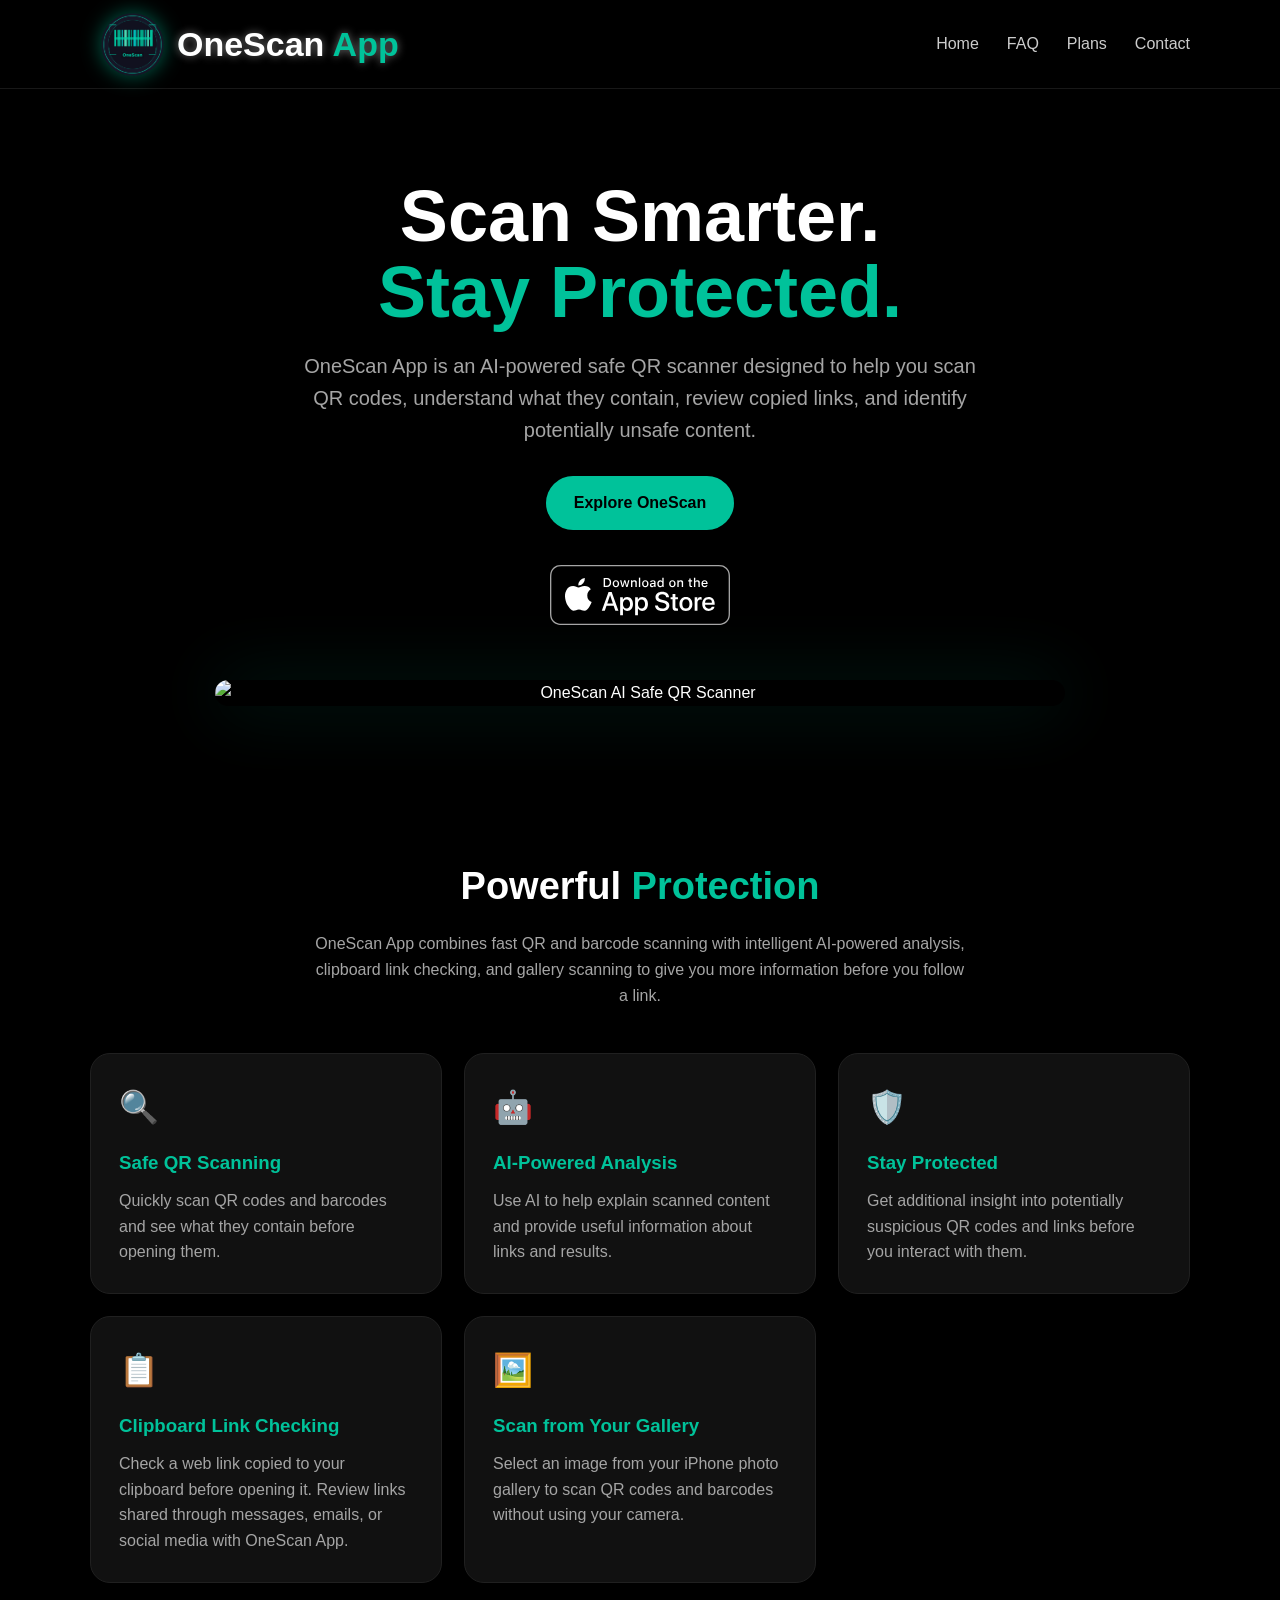
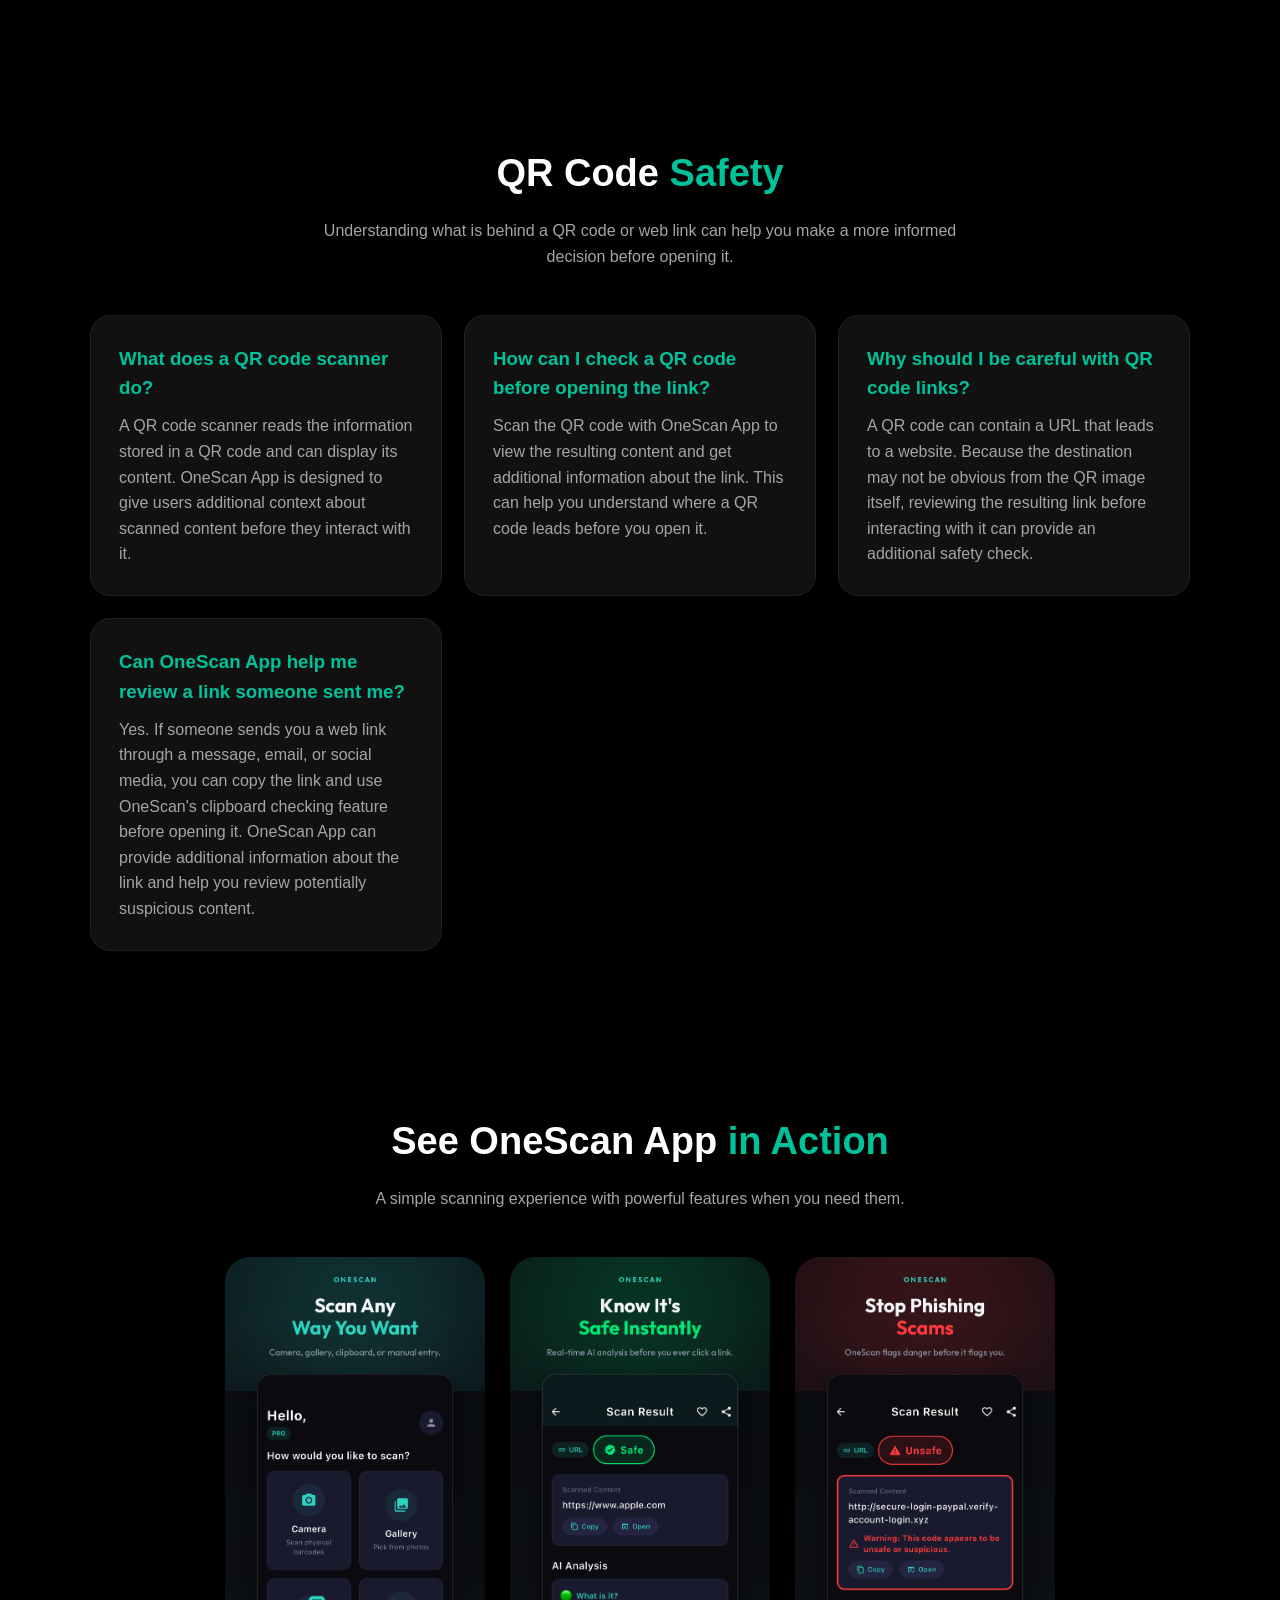
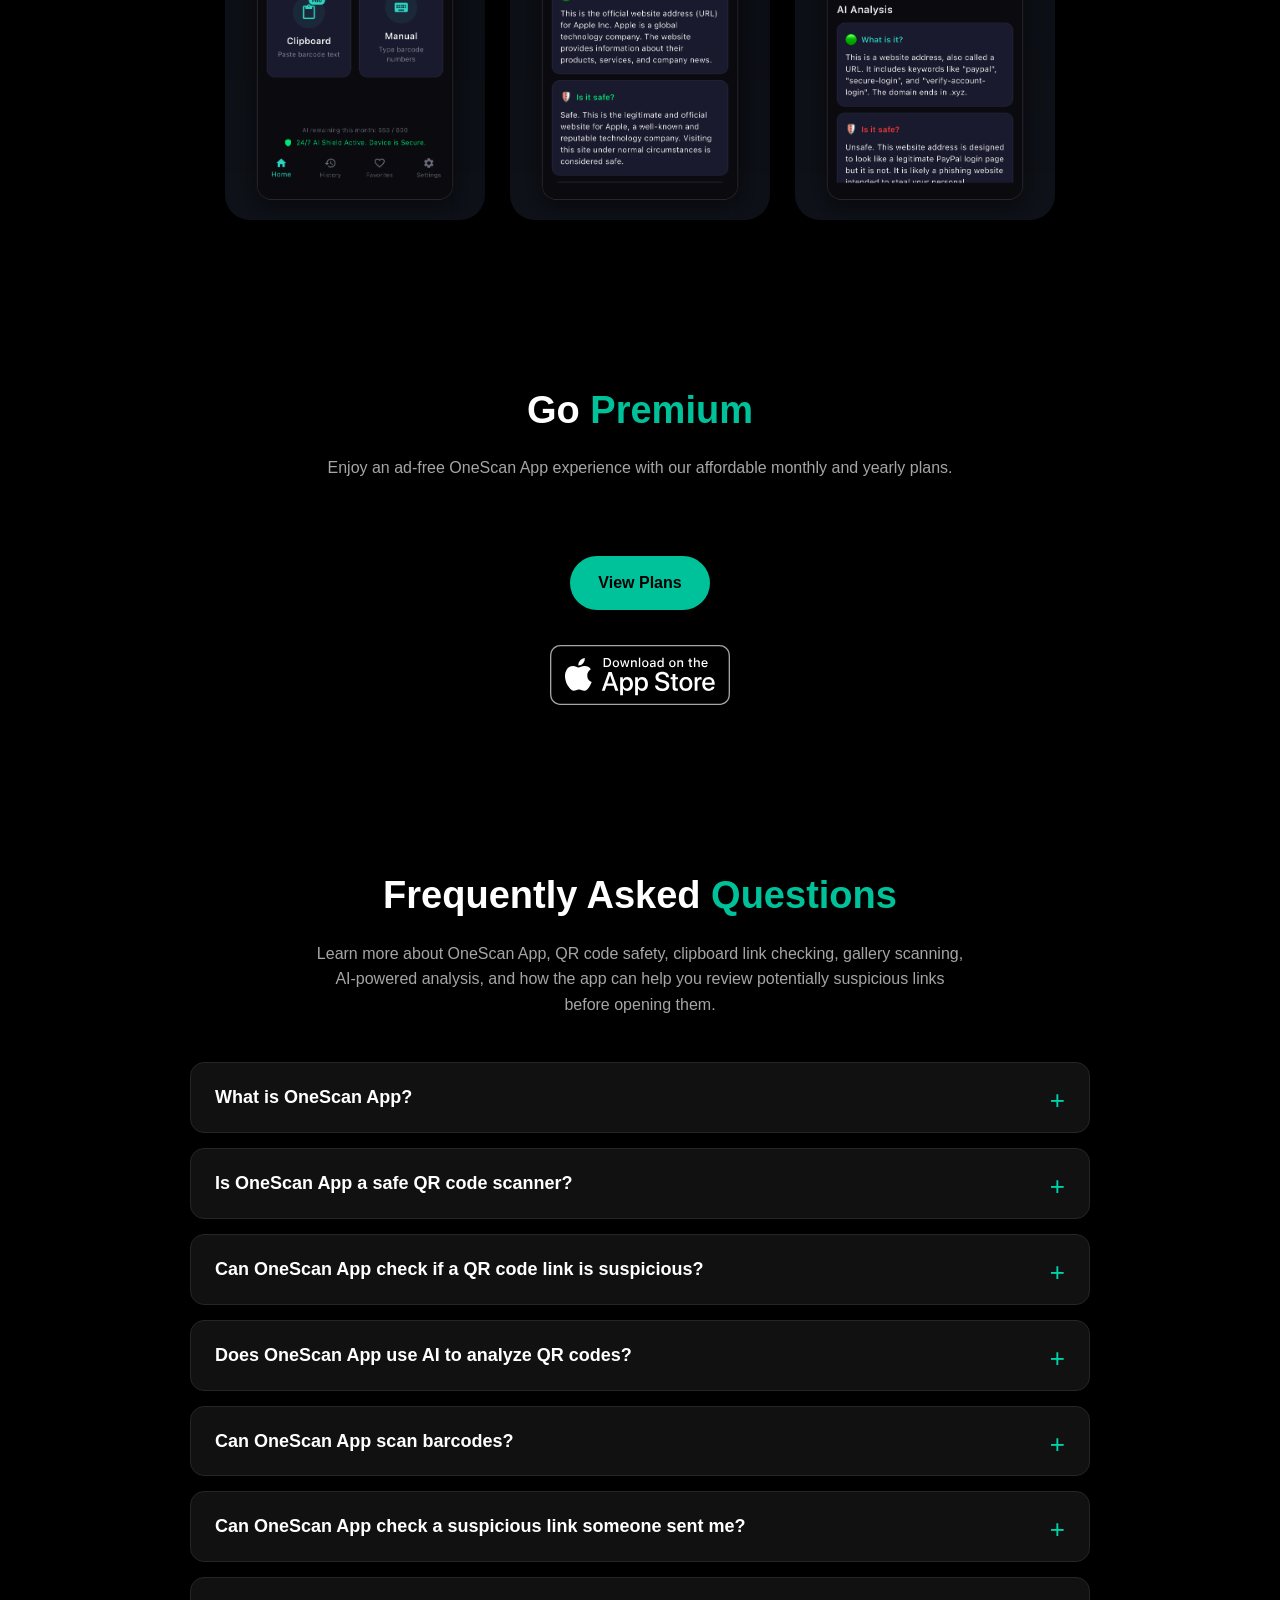
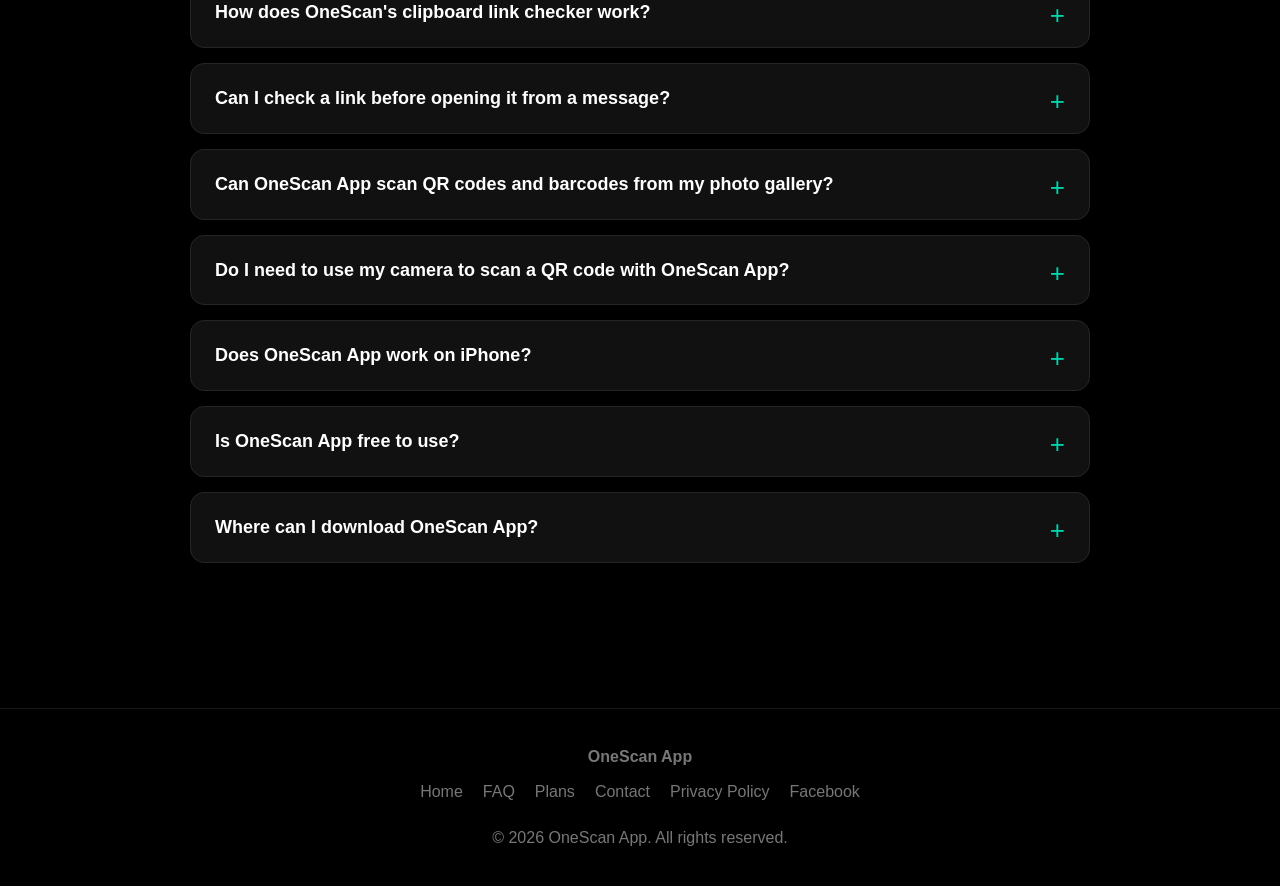
==== commit b60a3eba: "Update index.html" ====
--- a/index.html
+++ b/index.html
@@ -296,13 +296,13 @@
             <!-- Safety Information 4 -->
             <div class="card">
 
-                <h3>Can OneScan help me review a link someone sent me?</h3>
+                <h3>Can OneScan App help me review a link someone sent me?</h3>
 
                 <p>
                     Yes. If someone sends you a web link through a message,
                     email, or social media, you can copy the link and use
                     OneScan's clipboard checking feature before opening it.
-                    OneScan can provide additional information about the link
+                    OneScan App can provide additional information about the link
                     and help you review potentially suspicious content.
                 </p>
 
@@ -359,7 +359,7 @@
         </h2>
 
         <p class="section-subtitle">
-            Enjoy an ad-free OneScan experience with our affordable
+            Enjoy an ad-free OneScan App experience with our affordable
             monthly and yearly plans.
         </p>
 
@@ -476,7 +476,7 @@
             <!-- FAQ 6: Clipboard Link Checking -->
             <details class="faq-item">
                 <summary>
-                    Can OneScan check a suspicious link someone sent me?
+                    Can OneScan App check a suspicious link someone sent me?
                 </summary>
 
                 <p>
@@ -501,7 +501,7 @@
                     Copy a web link to your iPhone clipboard and use OneScan's
                     clipboard checking feature to review it before opening the
                     website. This can be useful for links received through
-                    messages, emails, social media, or other apps. OneScan
+                    messages, emails, social media, or other apps. OneScan App
                     provides additional information to help you make a more
                     informed decision about the link.
                 </p>
@@ -526,7 +526,7 @@
             <!-- FAQ 9: Gallery Scanning -->
             <details class="faq-item">
                 <summary>
-                    Can OneScan scan QR codes and barcodes from my photo gallery?
+                    Can OneScan App scan QR codes and barcodes from my photo gallery?
                 </summary>
 
                 <p>
@@ -542,7 +542,7 @@
             <!-- FAQ 10: Camera and Gallery -->
             <details class="faq-item">
                 <summary>
-                    Do I need to use my camera to scan a QR code with OneScan?
+                    Do I need to use my camera to scan a QR code with OneScan App?
                 </summary>
 
                 <p>
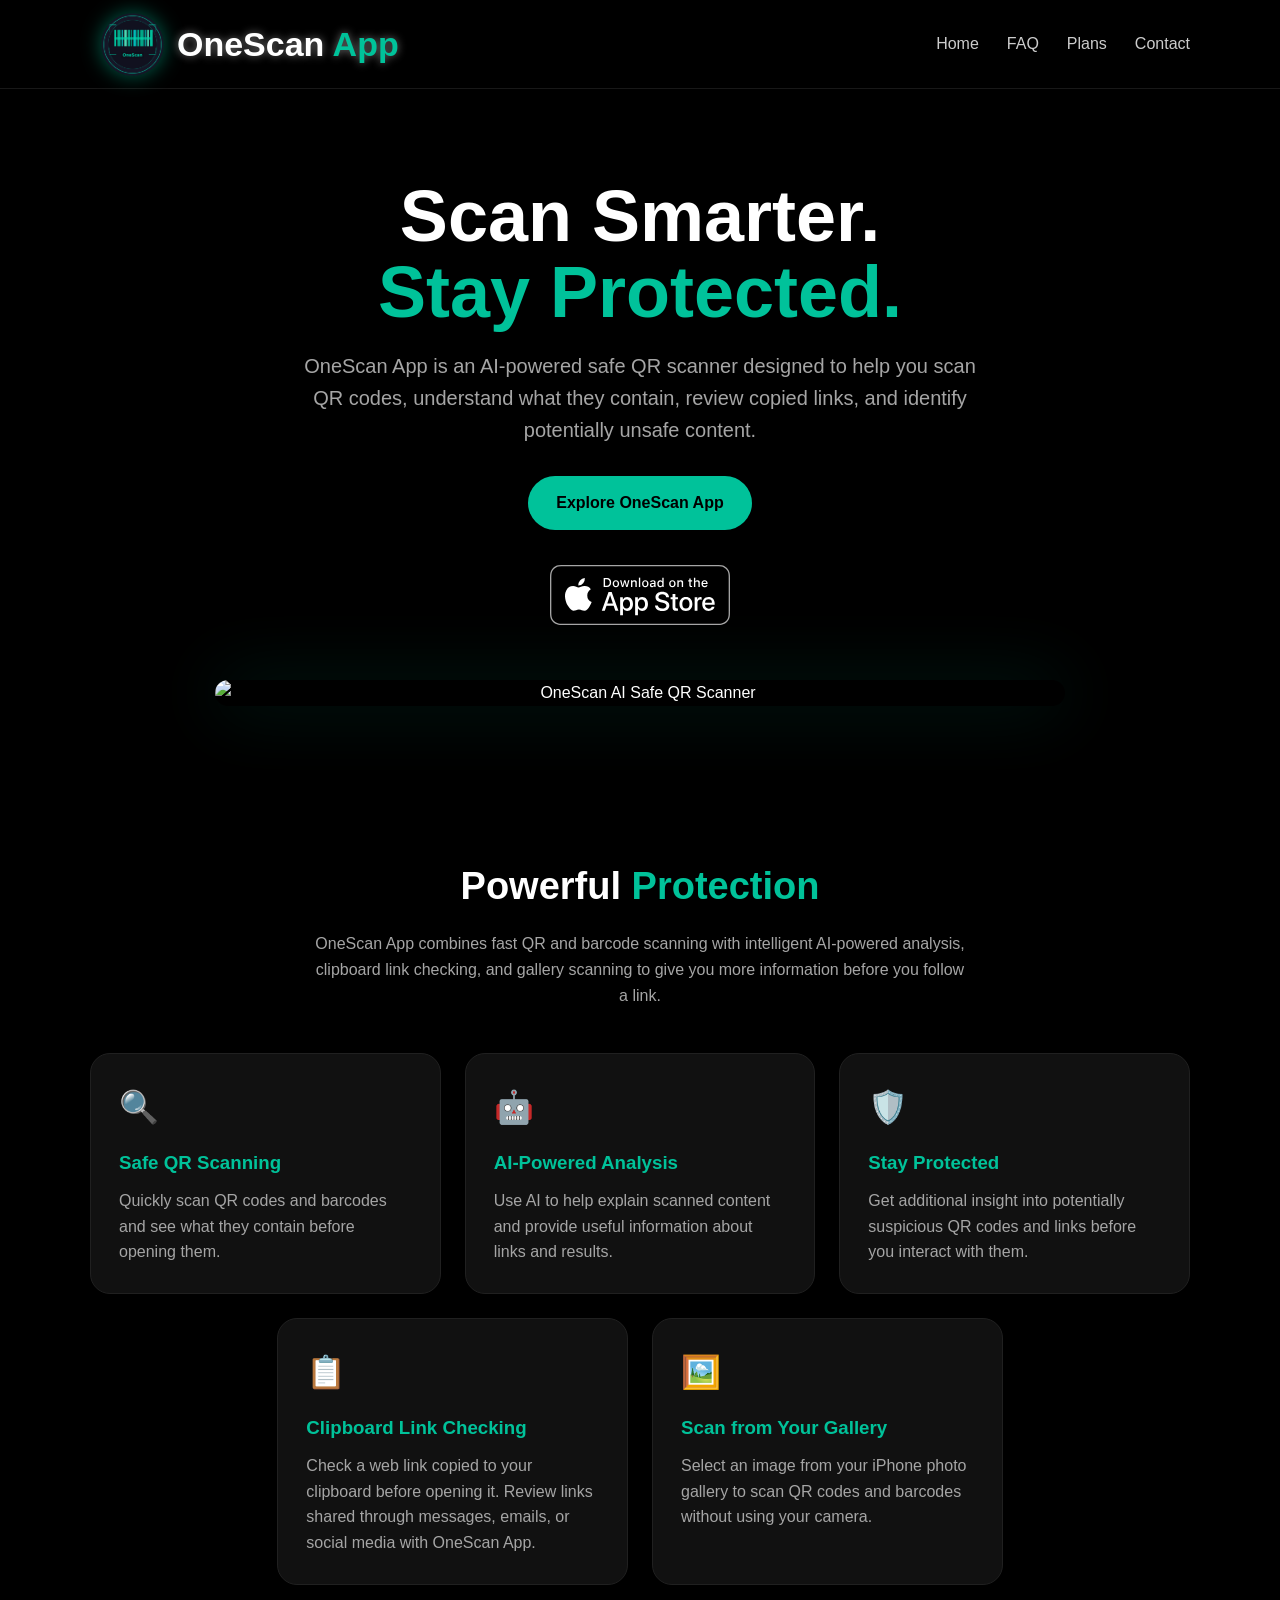
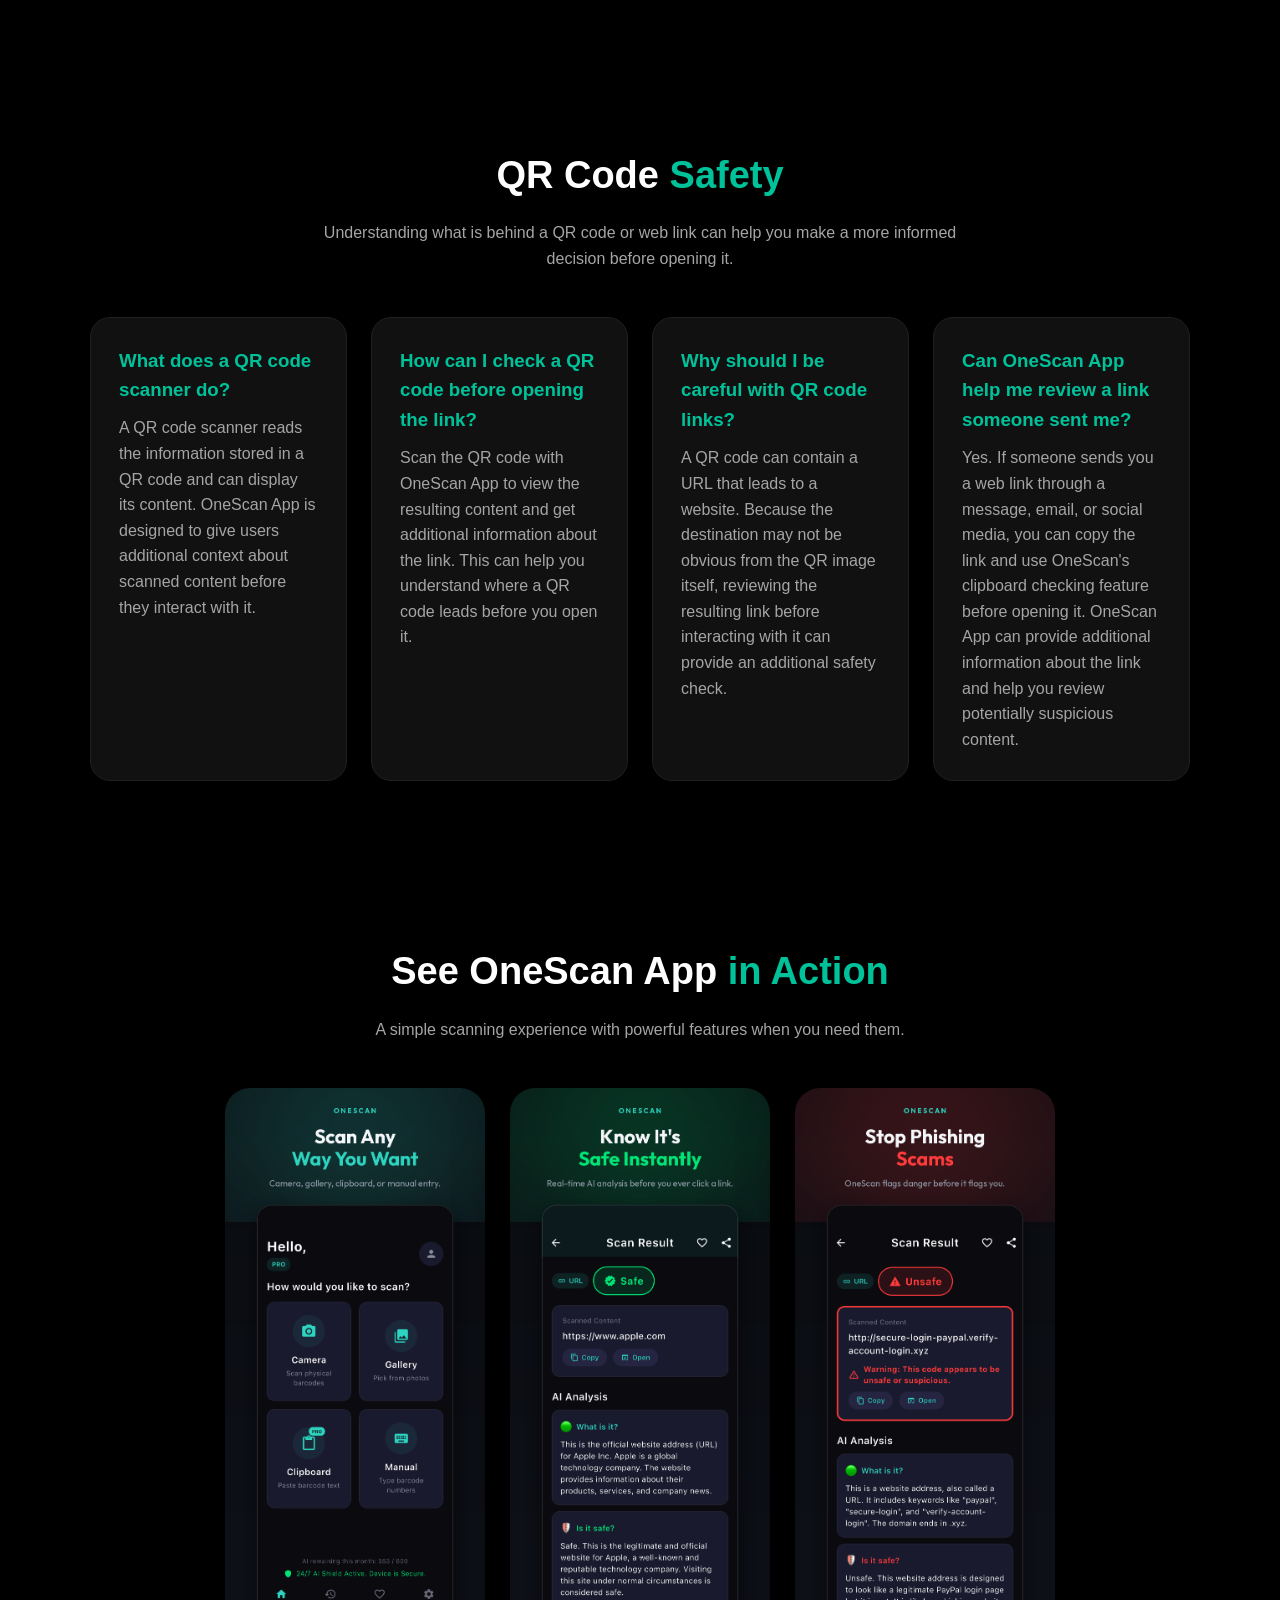
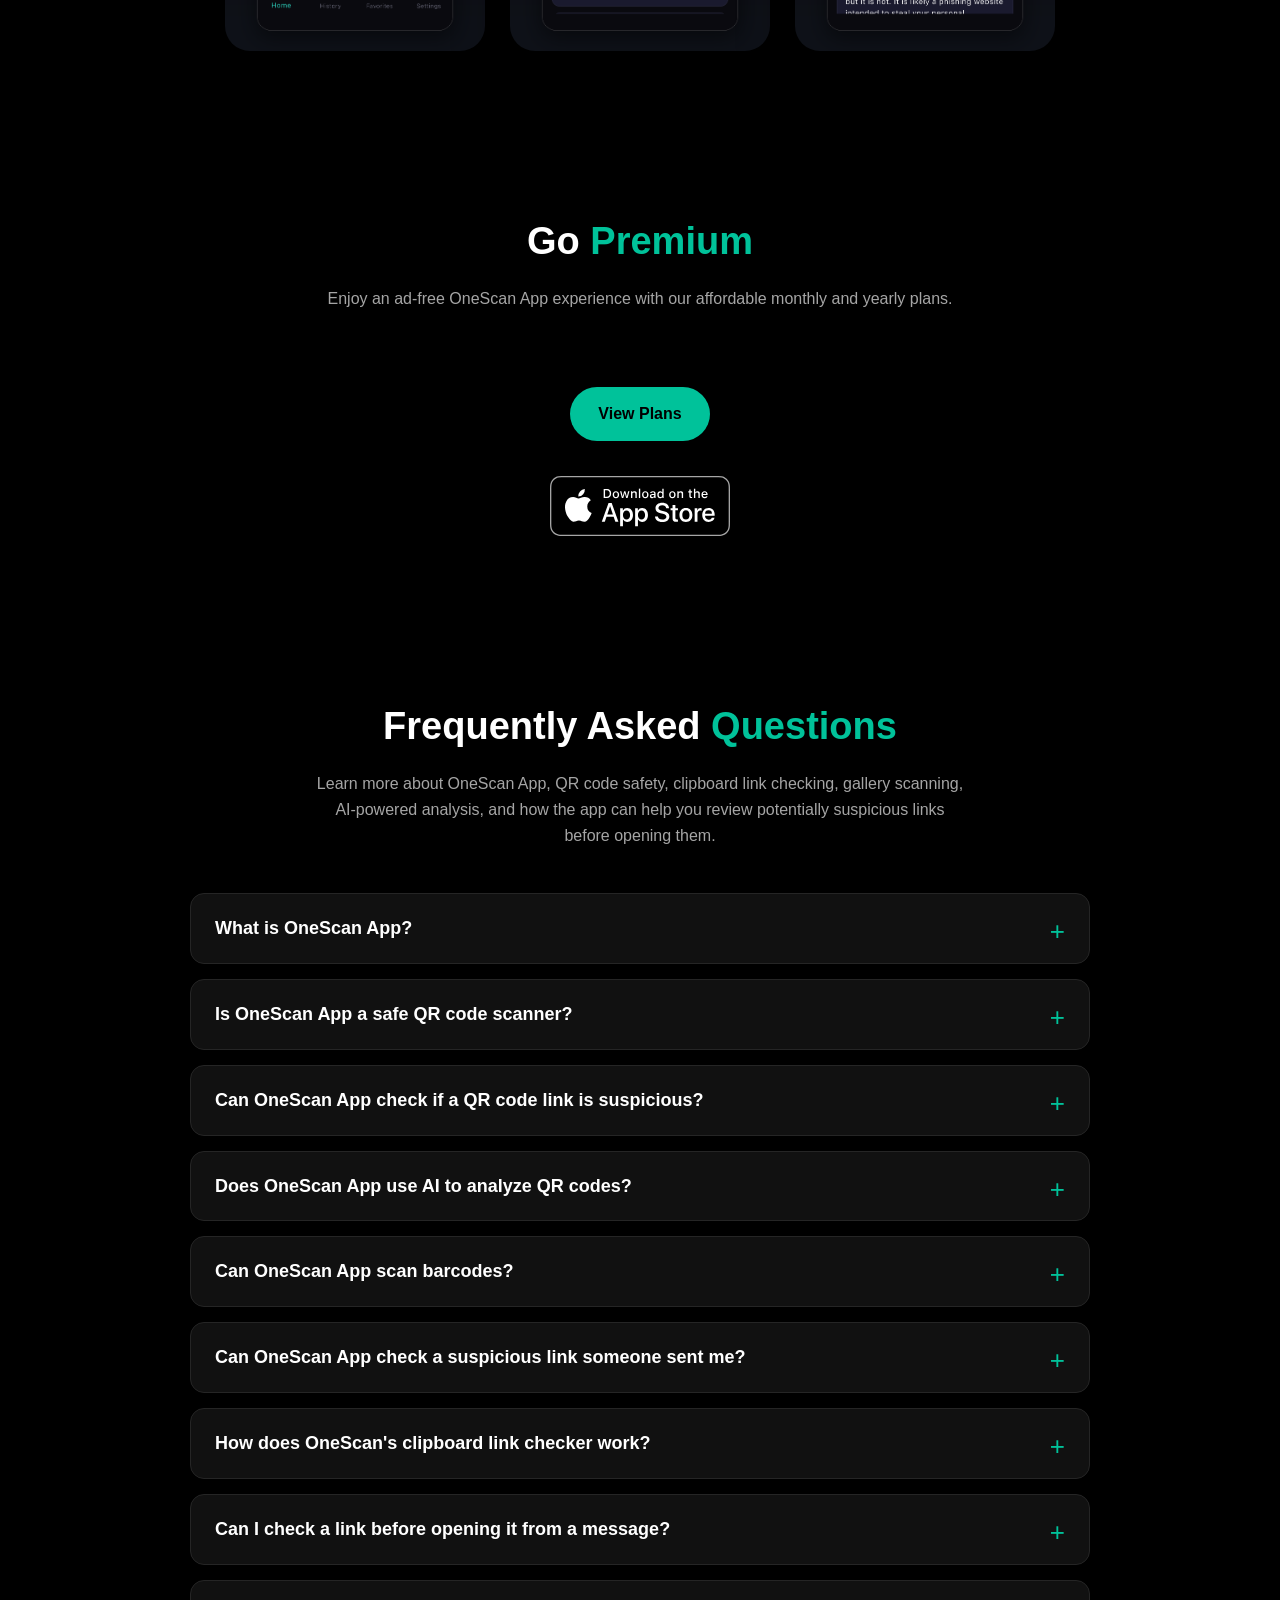
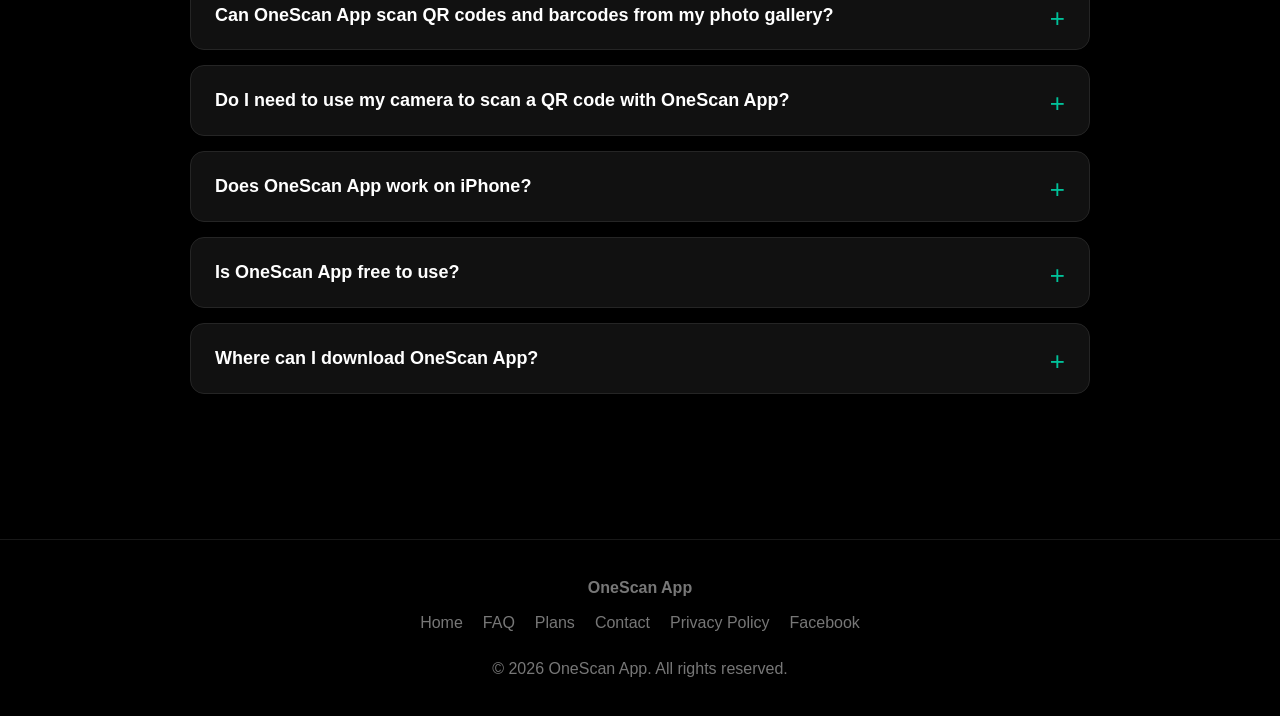
==== commit 810d8329: "Update index.html" ====
--- a/index.html
+++ b/index.html
@@ -118,7 +118,7 @@
         </p>
 
         <a href="#features" class="button">
-            Explore OneScan
+            Explore OneScan App
         </a>
 
         <div class="app-store-download">
@@ -159,7 +159,7 @@
             to give you more information before you follow a link.
         </p>
 
-        <div class="features">
+        <div class="features qr-safety-grid">
 
             <!-- Feature 1 -->
             <div class="card">
--- a/style.css
+++ b/style.css
@@ -1,3 +1,4 @@
+
 :root {
     --green: #00C29A;
     --green-light: #25D9B5;
@@ -37,7 +38,10 @@
     margin: 0 auto;
 }
 
-/* Navigation */
+
+/* =========================================
+   Navigation
+   ========================================= */
 
 .navbar {
     position: sticky;
@@ -70,6 +74,7 @@
     object-fit: contain;
     filter: drop-shadow(0 0 10px rgba(0, 194, 154, 0.50));
 }
+
 .brand span {
     text-shadow: 0 0 8px rgba(255, 255, 255, 0.45);
 }
@@ -90,7 +95,10 @@
     color: var(--green);
 }
 
-/* Mobile menu button */
+
+/* =========================================
+   Mobile Menu Button
+   ========================================= */
 
 .menu-toggle {
     display: none;
@@ -102,7 +110,10 @@
     padding: 5px;
 }
 
-/* Hero */
+
+/* =========================================
+   Hero
+   ========================================= */
 
 .hero {
     padding: 90px 0 70px;
@@ -134,7 +145,10 @@
     box-shadow: 0 0 70px rgba(0, 194, 154, 0.18);
 }
 
-/* Buttons */
+
+/* =========================================
+   Buttons
+   ========================================= */
 
 .button {
     display: inline-block;
@@ -152,7 +166,10 @@
     transform: translateY(-2px);
 }
 
-/* Sections */
+
+/* =========================================
+   Sections
+   ========================================= */
 
 .section {
     padding: 80px 0;
@@ -171,19 +188,39 @@
     margin: 0 auto 45px;
 }
 
-/* Feature cards */
-
-.features {
-    display: grid;
-    grid-template-columns: repeat(3, 1fr);
-    gap: 22px;
-}
+
+/* =========================================
+   Feature Cards
+   ========================================= */
+
+/*
+   Main Features Section:
+   3 cards on the first row.
+   2 cards centered on the second row.
+*/
+
+#features .features {
+    display: flex;
+    flex-wrap: wrap;
+    justify-content: center;
+    gap: 24px;
+}
+
+#features .features .card {
+    flex: 0 1 calc((100% - 48px) / 3);
+    box-sizing: border-box;
+}
+
+
+/* General Card Styling */
 
 .card {
     background: var(--card);
     border: 1px solid var(--card-border);
     border-radius: 20px;
     padding: 28px;
+    transition: border-color 0.2s ease,
+                transform 0.2s ease;
 }
 
 .card:hover {
@@ -204,7 +241,41 @@
     color: var(--gray);
 }
 
-/* Screenshots */
+
+/* =========================================
+   QR Code Safety Section
+   ========================================= */
+
+/*
+   The QR safety section follows the main
+   Features section in index.html.
+
+   Desktop:
+   4 cards per row.
+
+   Tablet:
+   2 cards per row.
+
+   Mobile:
+   1 card per row.
+*/
+
+#features ~ .section .features {
+    display: grid;
+    grid-template-columns: repeat(4, minmax(0, 1fr));
+    gap: 24px;
+    align-items: stretch;
+}
+
+#features ~ .section .features .card {
+    height: 100%;
+    box-sizing: border-box;
+}
+
+
+/* =========================================
+   Screenshots
+   ========================================= */
 
 .screenshots {
     display: flex;
@@ -220,7 +291,28 @@
     box-shadow: 0 20px 50px rgba(0, 0, 0, 0.5);
 }
 
-/* Plans */
+
+/* =========================================
+   App Store Download Badge
+   ========================================= */
+
+.app-store-download {
+    display: block;
+    margin-top: 35px;
+    text-align: center;
+}
+
+.app-store-badge {
+    display: block;
+    width: 180px;
+    height: auto;
+    margin: 0 auto;
+}
+
+
+/* =========================================
+   Plans
+   ========================================= */
 
 .plans {
     display: grid;
@@ -274,7 +366,10 @@
     margin-top: 10px;
 }
 
-/* Contact */
+
+/* =========================================
+   Contact
+   ========================================= */
 
 .contact-box {
     max-width: 650px;
@@ -289,7 +384,10 @@
     font-size: 20px;
 }
 
-/* Footer */
+
+/* =========================================
+   Footer
+   ========================================= */
 
 footer {
     border-top: 1px solid #181818;
@@ -304,15 +402,85 @@
     display: flex;
     justify-content: center;
     gap: 20px;
+    flex-wrap: wrap;
 }
 
 .footer-links a:hover {
     color: var(--green);
 }
 
-/* Mobile */
-
-/* Mobile */
+
+/* =========================================
+   FAQ
+   ========================================= */
+
+.faq {
+    max-width: 900px;
+    margin: 40px auto 0;
+}
+
+.faq-item {
+    background: #111111;
+    border: 1px solid #252525;
+    border-radius: 14px;
+    margin-bottom: 15px;
+    padding: 0;
+    overflow: hidden;
+}
+
+.faq-item summary {
+    color: #ffffff;
+    cursor: pointer;
+    padding: 20px 24px;
+    font-size: 18px;
+    font-weight: 600;
+    list-style: none;
+    position: relative;
+    padding-right: 55px;
+}
+
+.faq-item summary::-webkit-details-marker {
+    display: none;
+}
+
+.faq-item summary::after {
+    content: "+";
+    color: var(--green);
+    position: absolute;
+    right: 24px;
+    top: 17px;
+    font-size: 26px;
+    font-weight: 400;
+}
+
+.faq-item[open] summary::after {
+    content: "−";
+}
+
+.faq-item p {
+    color: #b5b5b5;
+    padding: 0 24px 22px;
+    margin: 0;
+    line-height: 1.7;
+}
+
+
+/* =========================================
+   Tablet Layout
+   ========================================= */
+
+@media (max-width: 1100px) {
+
+    #features ~ .section .features {
+        grid-template-columns: repeat(2, minmax(0, 1fr));
+    }
+
+}
+
+
+/* =========================================
+   Mobile Layout
+   ========================================= */
 
 @media (max-width: 750px) {
 
@@ -321,6 +489,7 @@
     }
 
     /* Hide normal navigation on mobile */
+
     .nav-links {
         display: none;
         position: absolute;
@@ -337,11 +506,13 @@
     }
 
     /* Show hamburger */
+
     .menu-toggle {
         display: block;
     }
 
     /* Navigation when menu is open */
+
     .nav-links.active {
         display: flex;
     }
@@ -358,6 +529,8 @@
         color: var(--green);
     }
 
+    /* Mobile Hero */
+
     .hero {
         padding-top: 60px;
     }
@@ -366,79 +539,68 @@
         font-size: 17px;
     }
 
-    .features,
+    /* Mobile Features */
+
+    #features .features .card {
+        flex: 1 1 100%;
+    }
+
+    /* Mobile QR Safety Cards */
+
+    #features ~ .section .features {
+        grid-template-columns: 1fr;
+    }
+
+    /* Mobile Plans */
+
     .plans {
         grid-template-columns: 1fr;
     }
 
+    /* Mobile Sections */
+
     .section {
         padding: 60px 0;
     }
 
+    /* Mobile Screenshots */
+
     .screenshots img {
         width: min(300px, 90%);
     }
-}
-.app-store-download {
-    display: block;
-    margin-top: 35px;
-    text-align: center;
-}
-
-.app-store-badge {
-    display: block;
-    width: 180px;
-    height: auto;
-    margin: 0 auto;
-}
-
-/* FAQ */
-.faq {
-    max-width: 900px;
-    margin: 40px auto 0;
-}
-
-.faq-item {
-    background: #111111;
-    border: 1px solid #252525;
-    border-radius: 14px;
-    margin-bottom: 15px;
-    padding: 0;
-    overflow: hidden;
-}
-
-.faq-item summary {
-    color: #ffffff;
-    cursor: pointer;
-    padding: 20px 24px;
-    font-size: 18px;
-    font-weight: 600;
-    list-style: none;
-    position: relative;
-    padding-right: 55px;
-}
-
-.faq-item summary::-webkit-details-marker {
-    display: none;
-}
-
-.faq-item summary::after {
-    content: "+";
-    color: #00d4aa;
-    position: absolute;
-    right: 24px;
-    top: 17px;
-    font-size: 26px;
-    font-weight: 400;
-}
-
-.faq-item[open] summary::after {
-    content: "−";
-}
-
-.faq-item p {
-    color: #b5b5b5;
-    padding: 0 24px 22px;
-    margin: 0;
-    line-height: 1.7;
-}
+
+    /* Mobile Brand */
+
+    .brand {
+        font-size: 25px;
+    }
+
+    .brand img {
+        width: 65px;
+        height: 65px;
+    }
+
+    /* Mobile FAQ */
+
+    .faq-item summary {
+        font-size: 16px;
+        padding: 18px 50px 18px 18px;
+    }
+
+    .faq-item summary::after {
+        right: 18px;
+        top: 15px;
+    }
+
+    .faq-item p {
+        padding: 0 18px 20px;
+        font-size: 15px;
+    }
+
+    /* Mobile Footer */
+
+    .footer-links {
+        gap: 12px;
+    }
+
+}
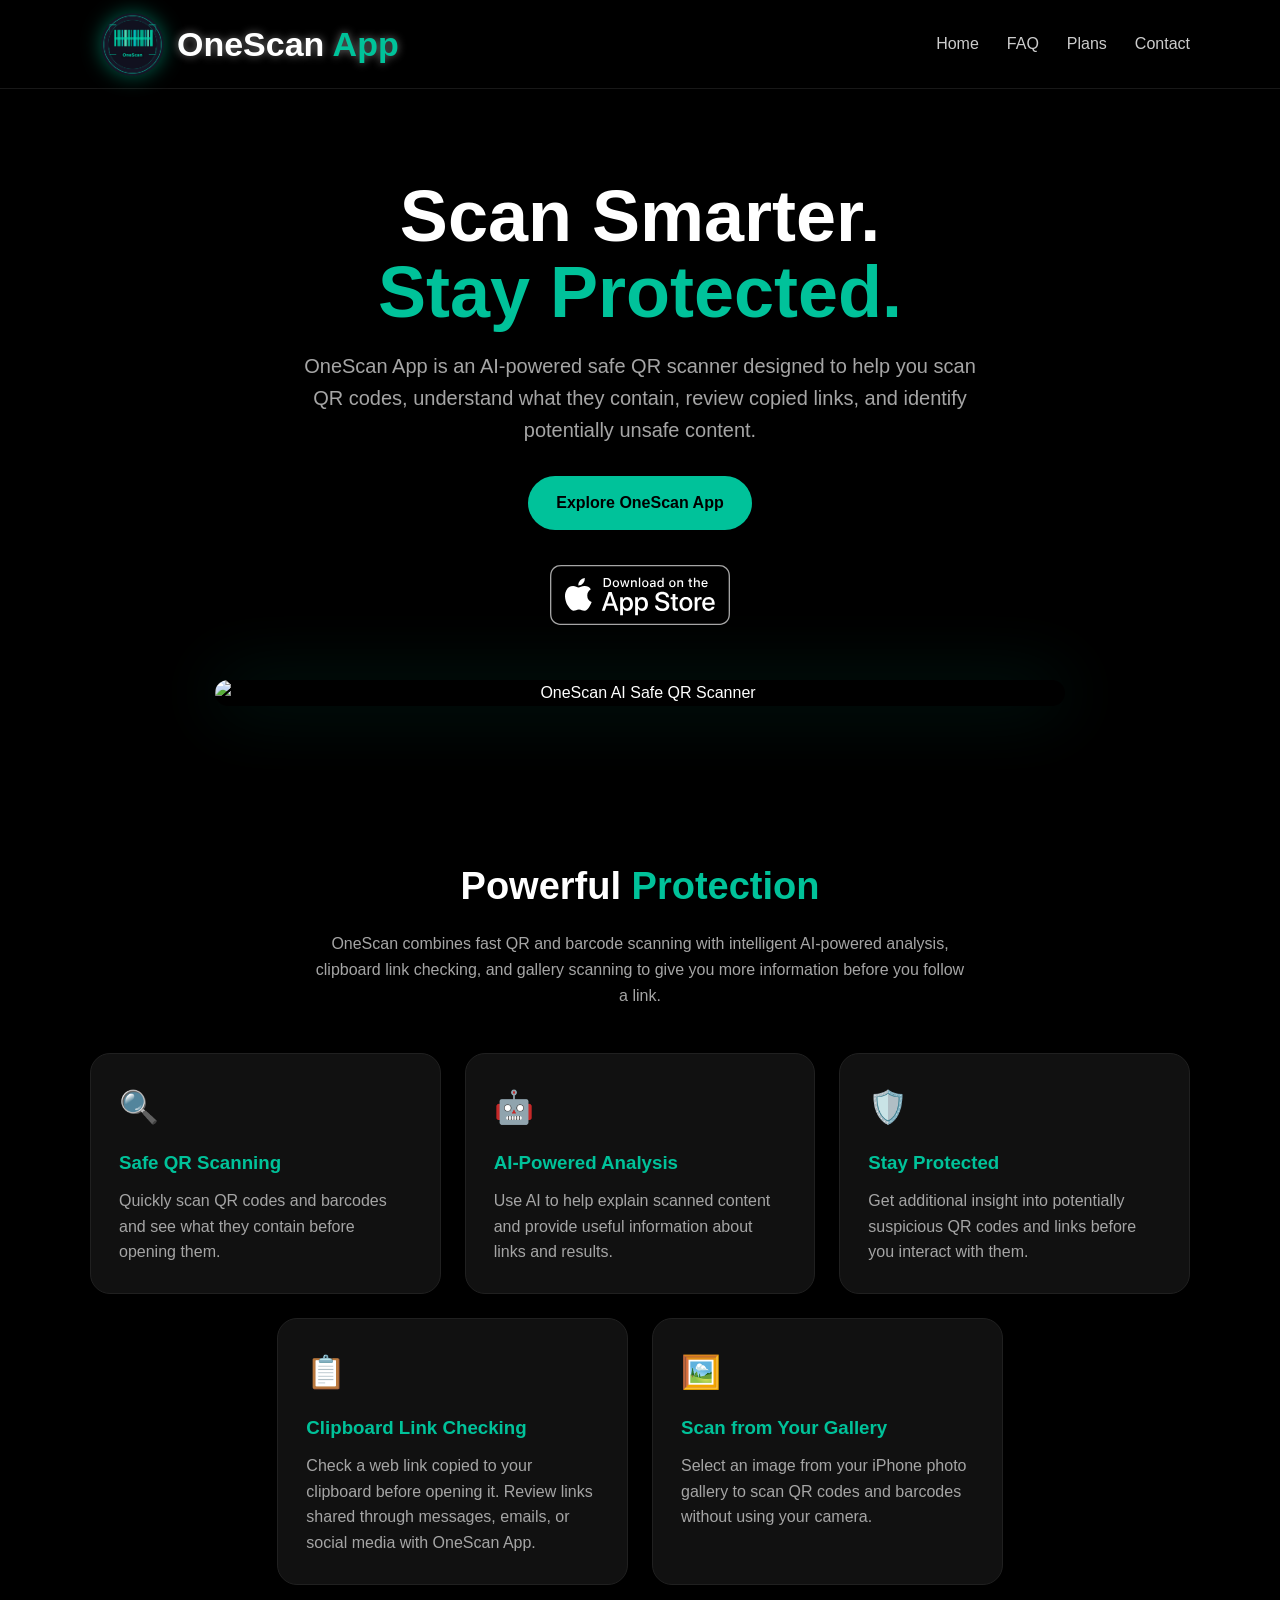
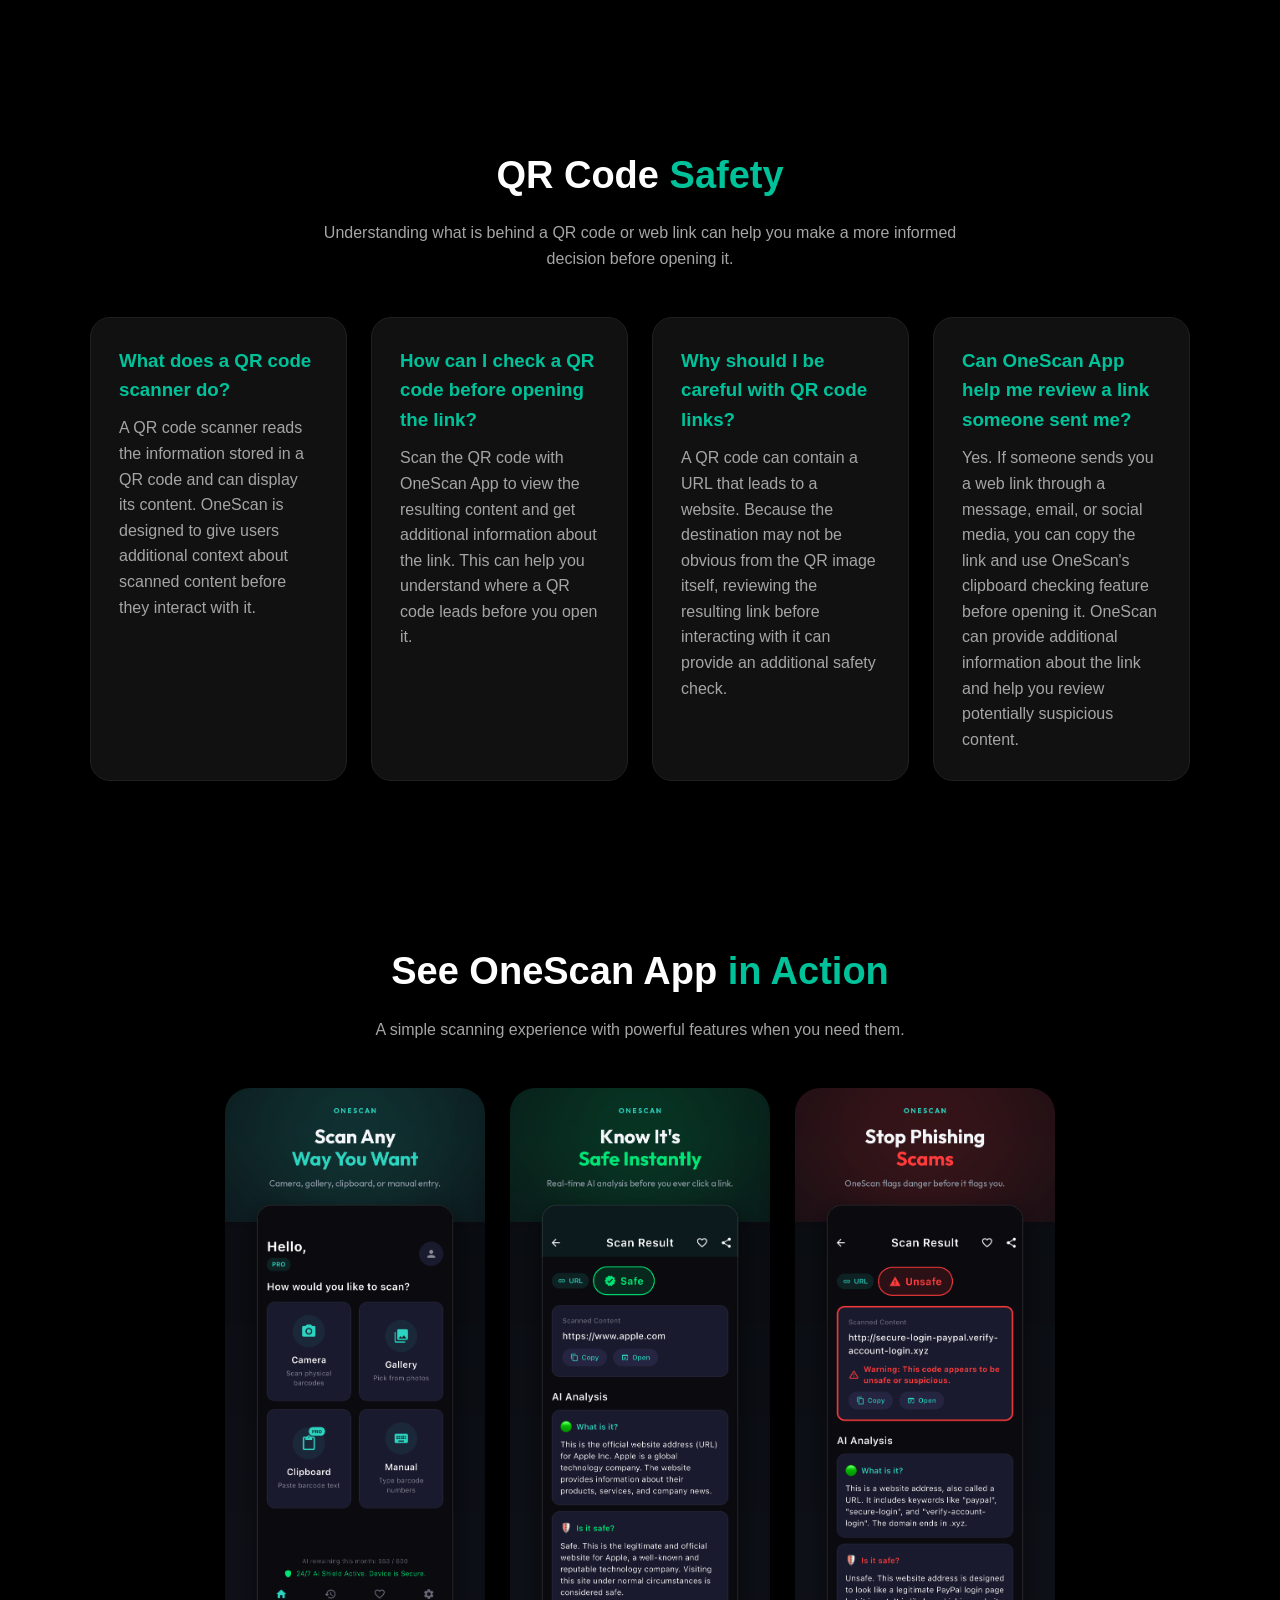
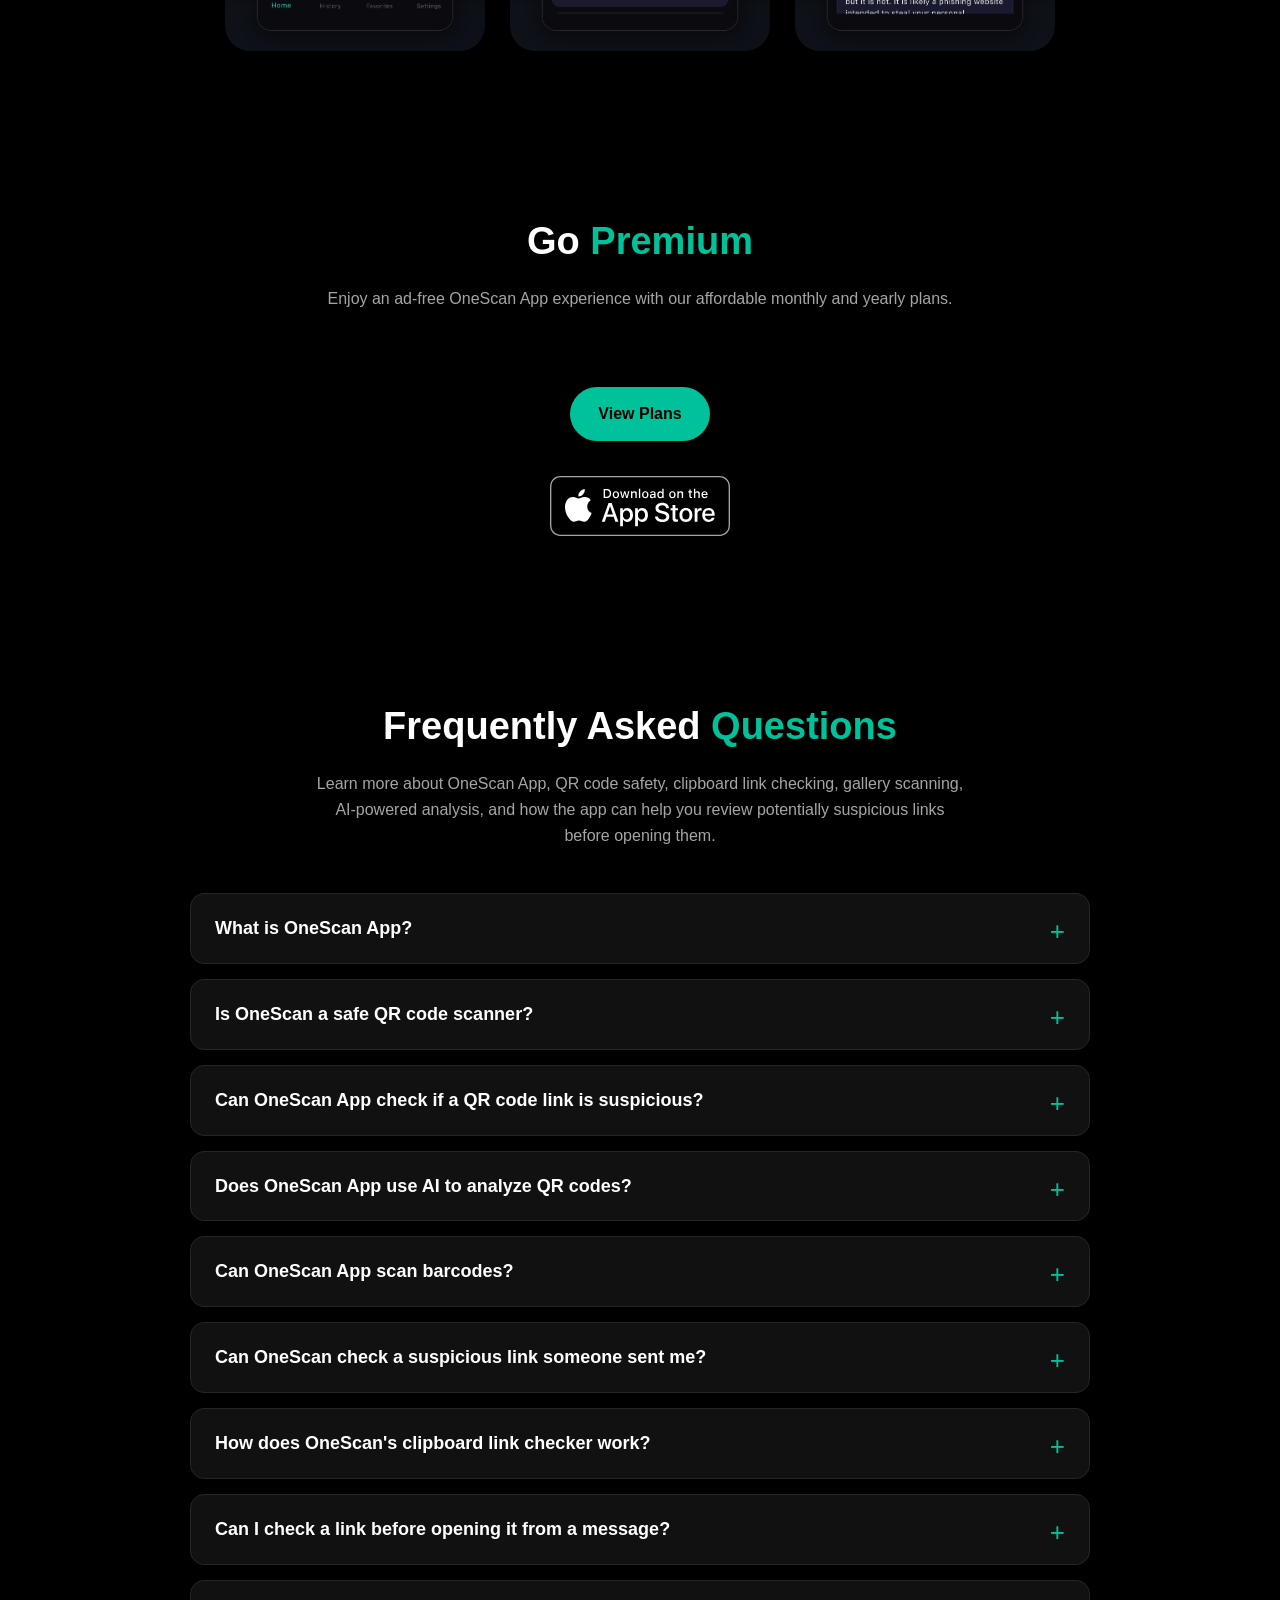
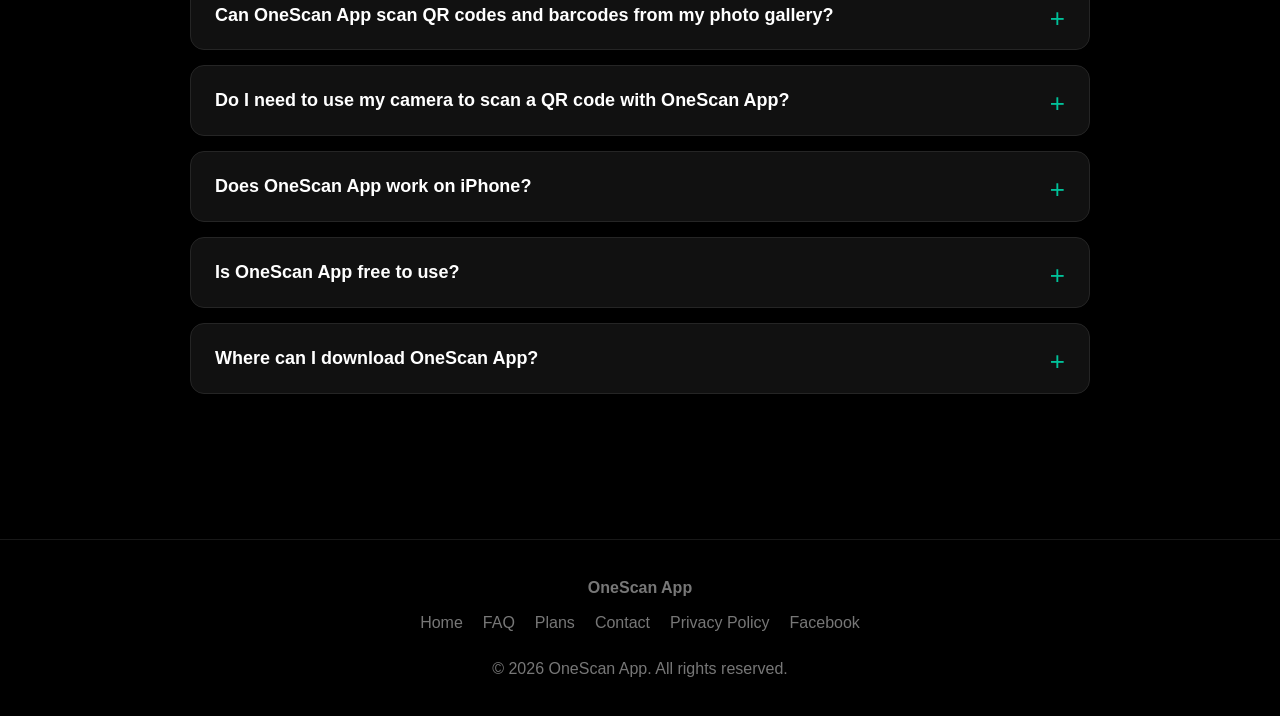
==== commit 67382918: "Update index.html" ====
--- a/index.html
+++ b/index.html
@@ -154,7 +154,7 @@
         </h2>
 
         <p class="section-subtitle">
-            OneScan App combines fast QR and barcode scanning with intelligent
+            OneScan combines fast QR and barcode scanning with intelligent
             AI-powered analysis, clipboard link checking, and gallery scanning
             to give you more information before you follow a link.
         </p>
@@ -254,7 +254,7 @@
 
                 <p>
                     A QR code scanner reads the information stored in a QR
-                    code and can display its content. OneScan App is designed
+                    code and can display its content. OneScan is designed
                     to give users additional context about scanned content
                     before they interact with it.
                 </p>
@@ -302,7 +302,7 @@
                     Yes. If someone sends you a web link through a message,
                     email, or social media, you can copy the link and use
                     OneScan's clipboard checking feature before opening it.
-                    OneScan App can provide additional information about the link
+                    OneScan can provide additional information about the link
                     and help you review potentially suspicious content.
                 </p>
 
@@ -421,7 +421,7 @@
 
             <!-- FAQ 2 -->
             <details class="faq-item">
-                <summary>Is OneScan App a safe QR code scanner?</summary>
+                <summary>Is OneScan a safe QR code scanner?</summary>
 
                 <p>
                     OneScan App is designed to help users make more informed
@@ -454,7 +454,7 @@
                 </summary>
 
                 <p>
-                    Yes. OneScan App includes AI-powered analysis that can help
+                    Yes. OneScan includes AI-powered analysis that can help
                     explain scanned content and provide useful information
                     about QR code results and links.
                 </p>
@@ -476,11 +476,11 @@
             <!-- FAQ 6: Clipboard Link Checking -->
             <details class="faq-item">
                 <summary>
-                    Can OneScan App check a suspicious link someone sent me?
+                    Can OneScan check a suspicious link someone sent me?
                 </summary>
 
                 <p>
-                    OneScan App can help you review a web link before opening it.
+                    OneScan can help you review a web link before opening it.
                     If someone sends you a link through a message, email, or
                     social media, you can copy the link and use the clipboard
                     checking feature to review its content and receive
@@ -530,7 +530,7 @@
                 </summary>
 
                 <p>
-                    Yes. OneScan App allows you to select an image from your
+                    Yes. OneScan allows you to select an image from your
                     iPhone photo gallery and scan QR codes or barcodes
                     contained in the image. This is useful when you already
                     have a screenshot, saved photo, or downloaded image
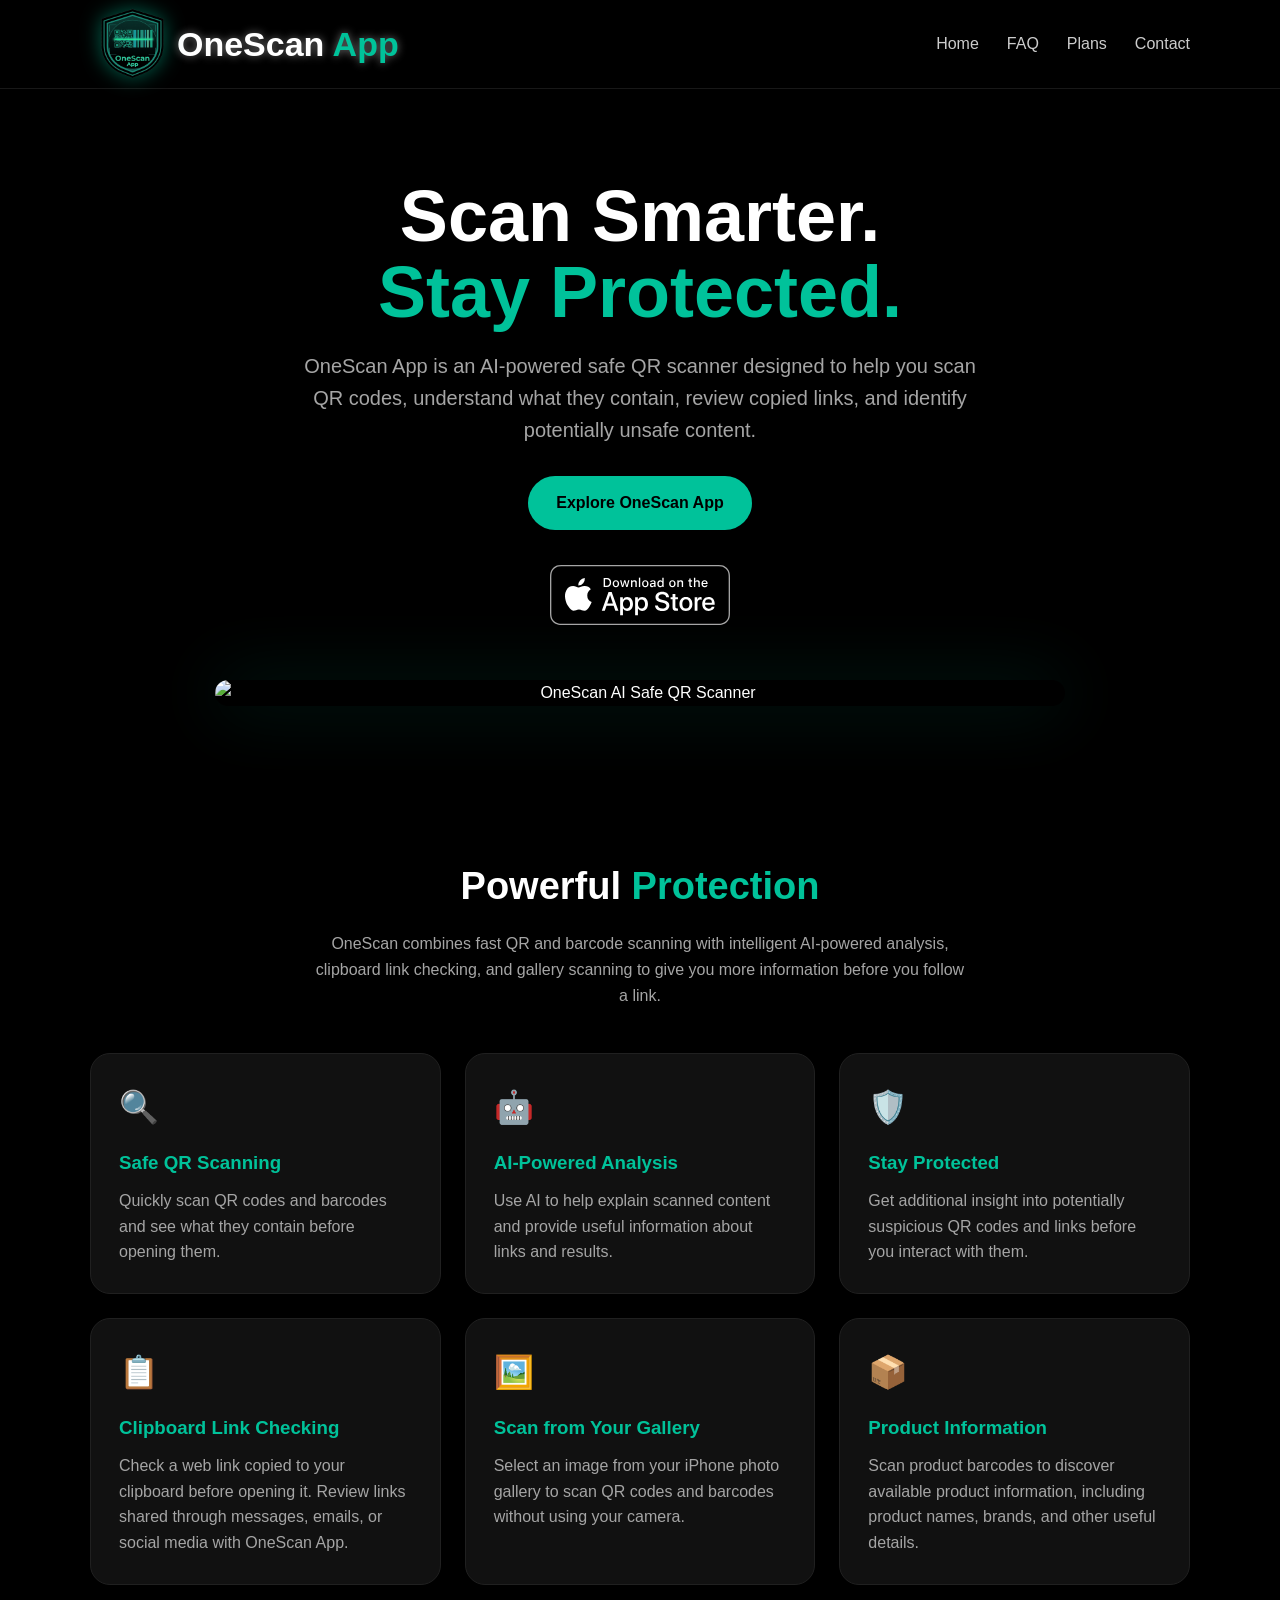
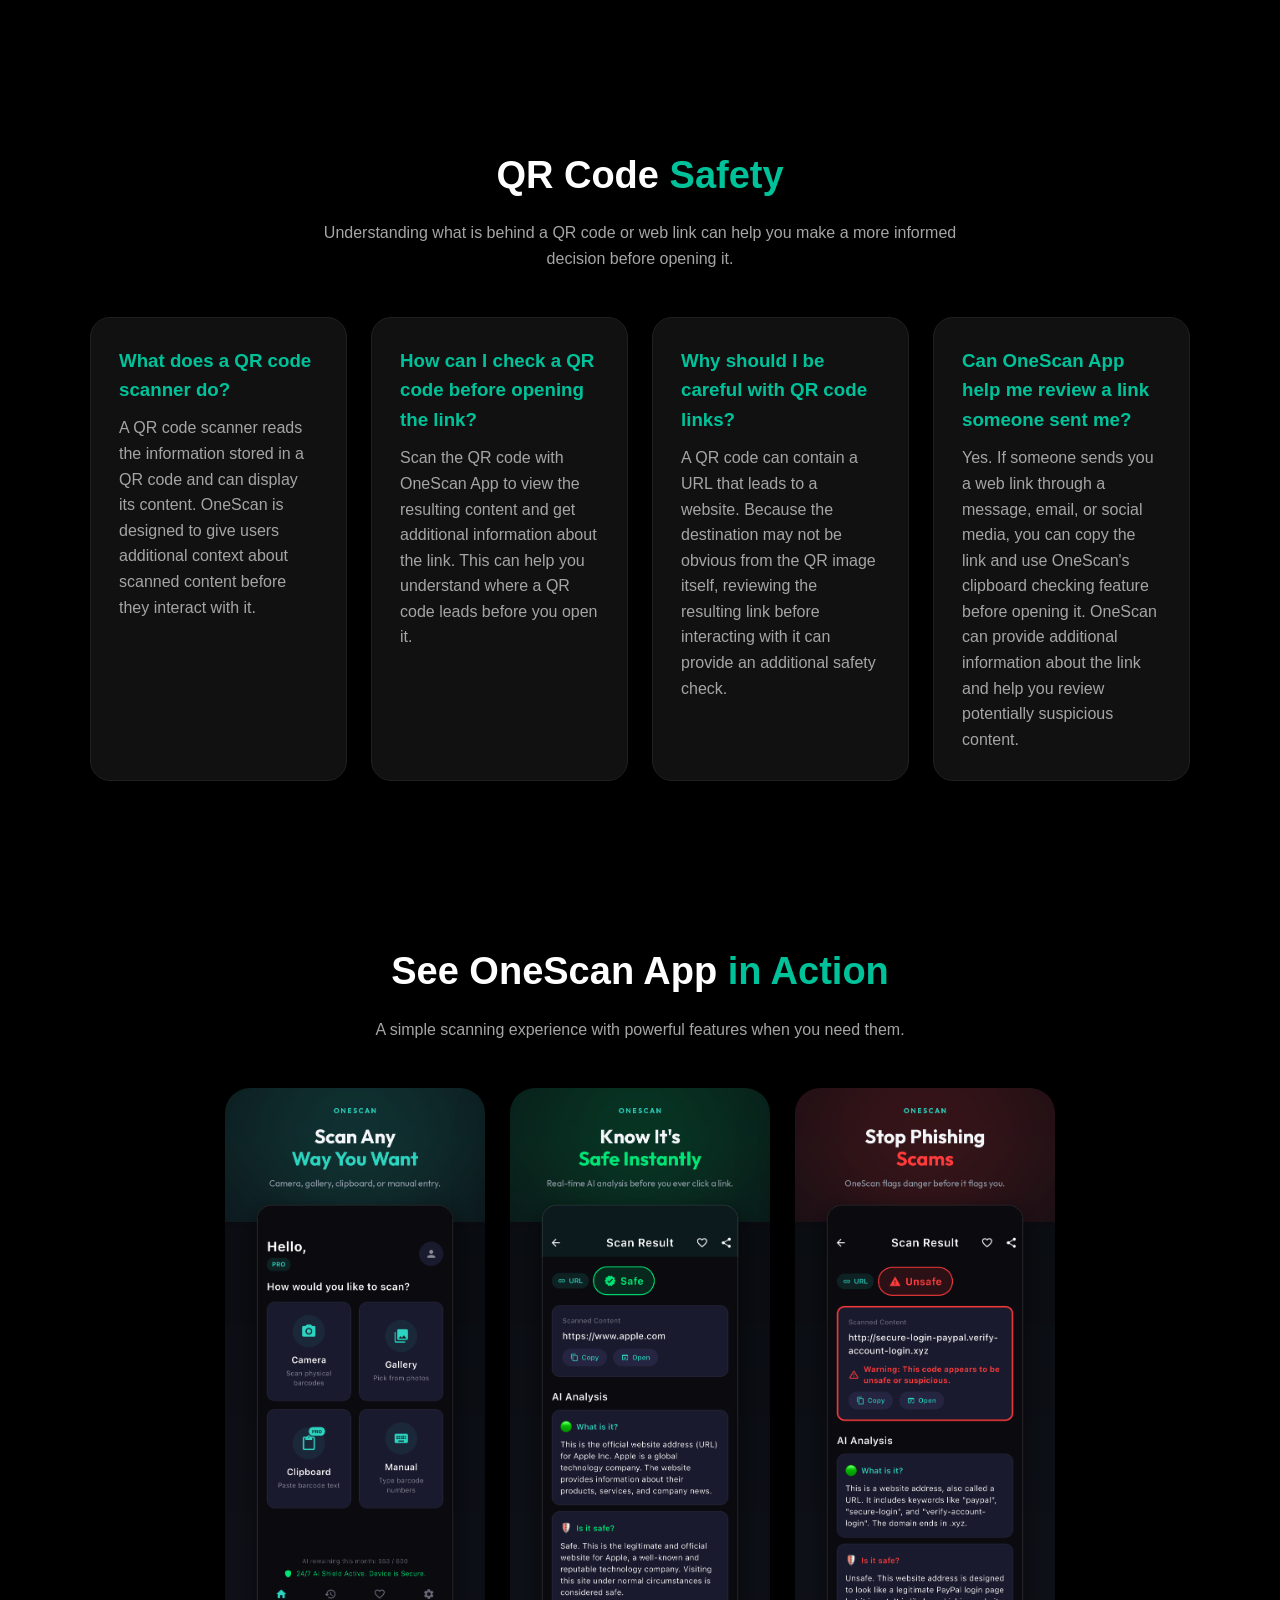
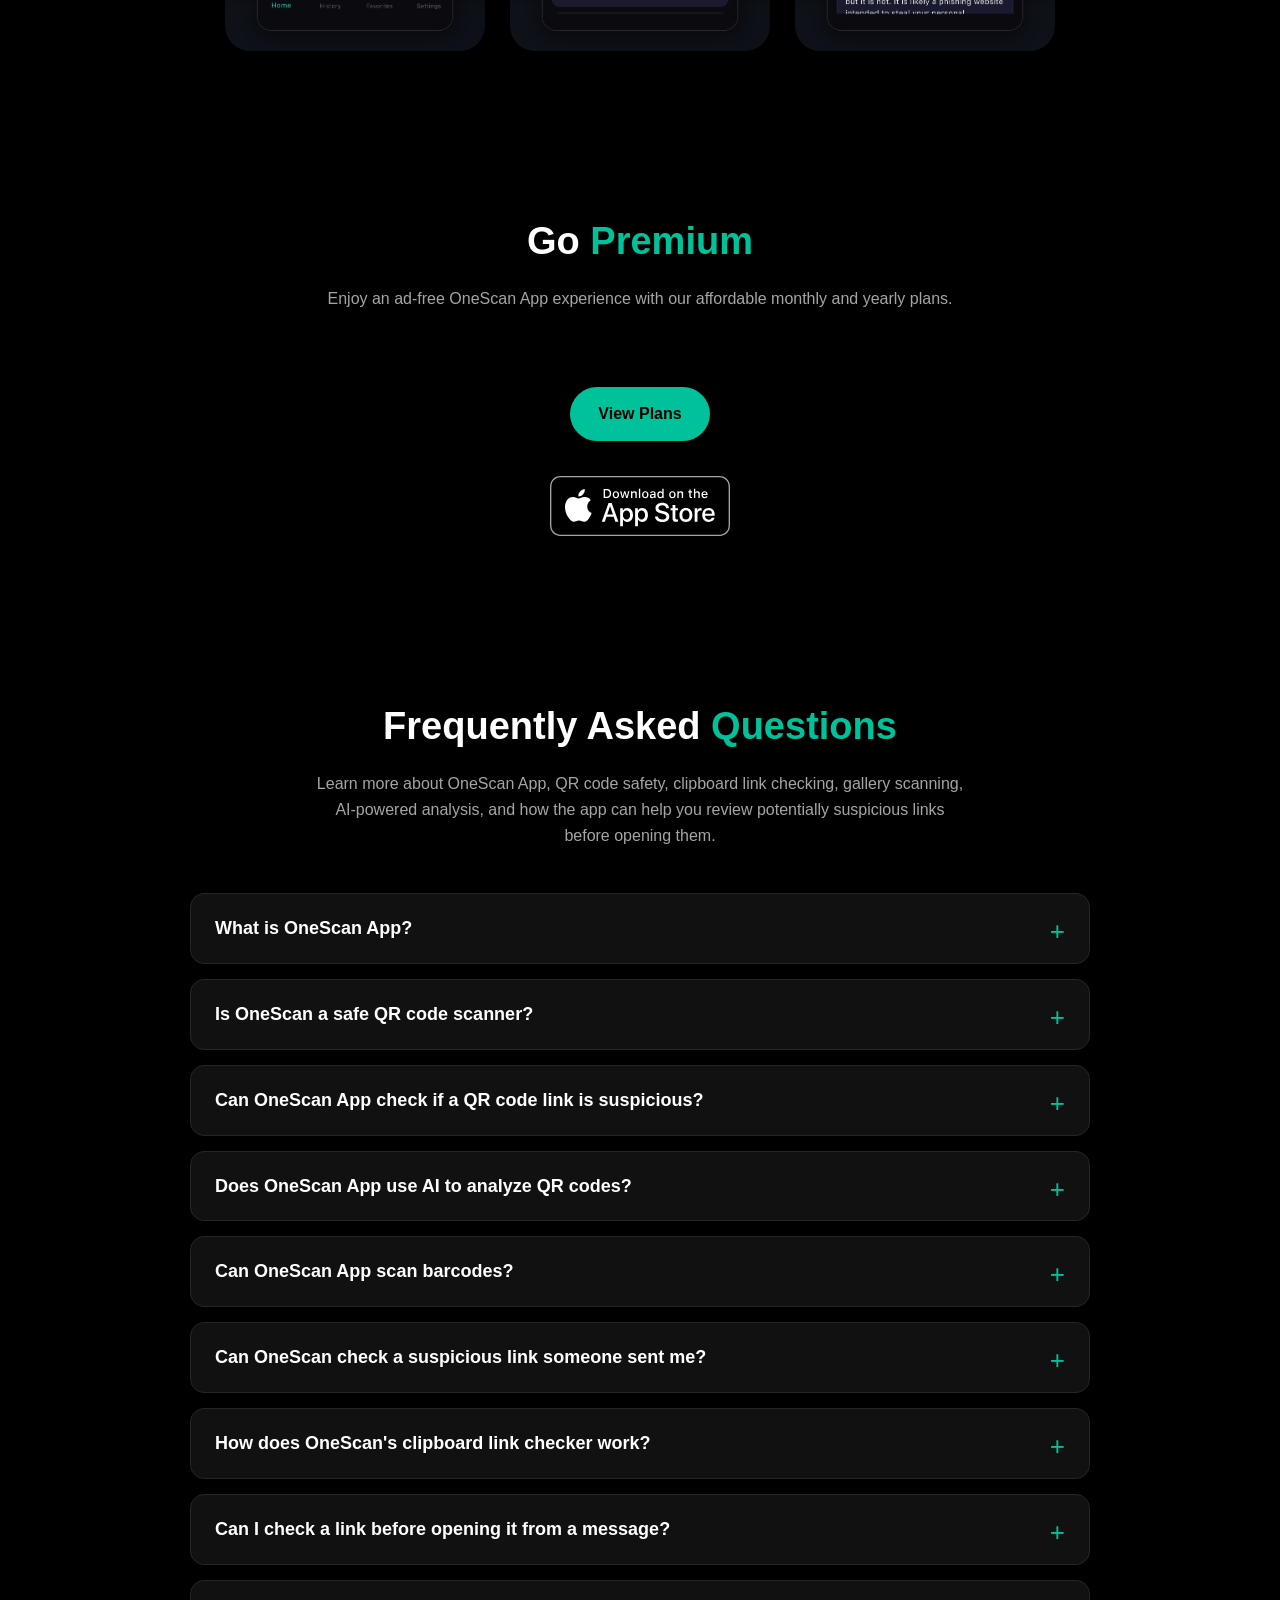
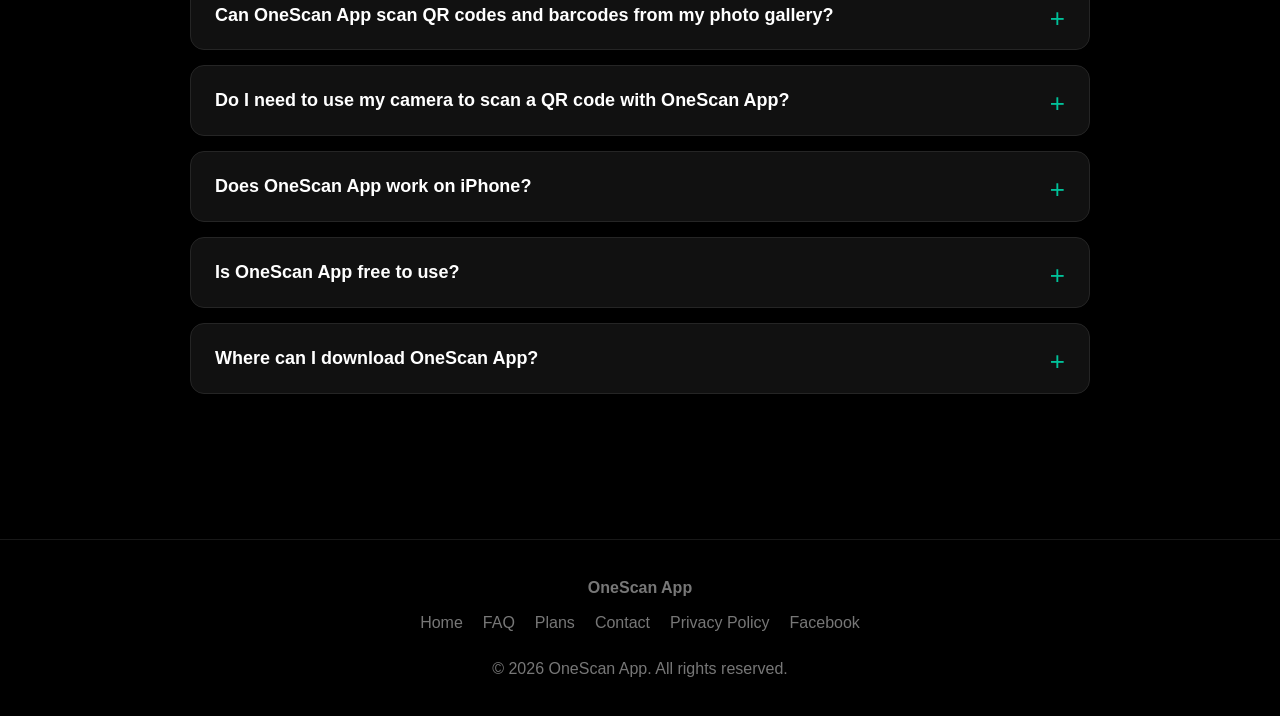
==== commit 19ed87dc: "Update index.html" ====
--- a/index.html
+++ b/index.html
@@ -4,7 +4,7 @@
 <head>
     <meta charset="UTF-8">
     <meta name="viewport" content="width=device-width, initial-scale=1.0">
-
+    
     <title>OneScan — AI Safe QR Scanner</title>
 
     <meta name="description"
@@ -226,6 +226,20 @@
                 </p>
             </div>
 
+            
+            <!-- Feature 6 -->
+            <div class="card">
+                <div class="card-icon">📦</div>
+
+                <h3>Product Information</h3>
+
+                <p>
+                    Scan product barcodes to discover available product
+                    information, including product names, brands, and
+                    other useful details.
+                </p>
+            </div>
+
         </div>
 
     </div>
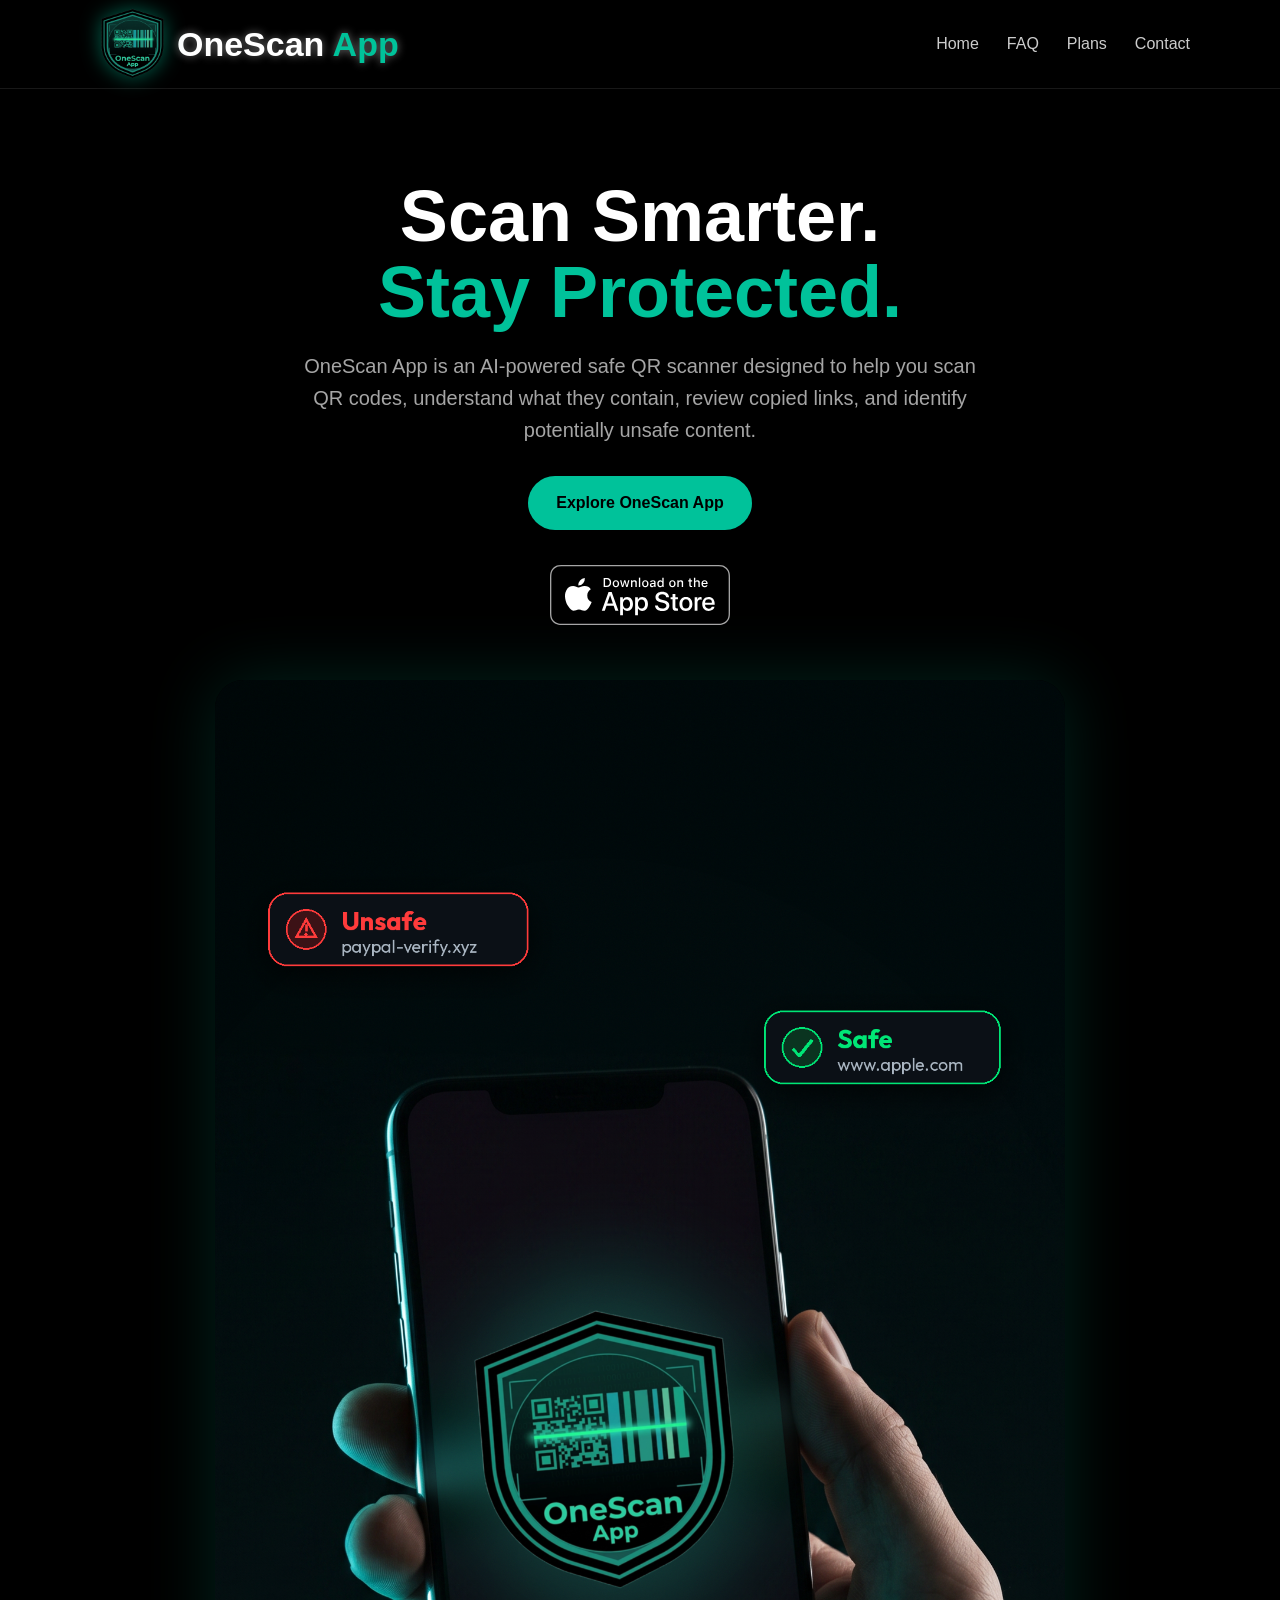
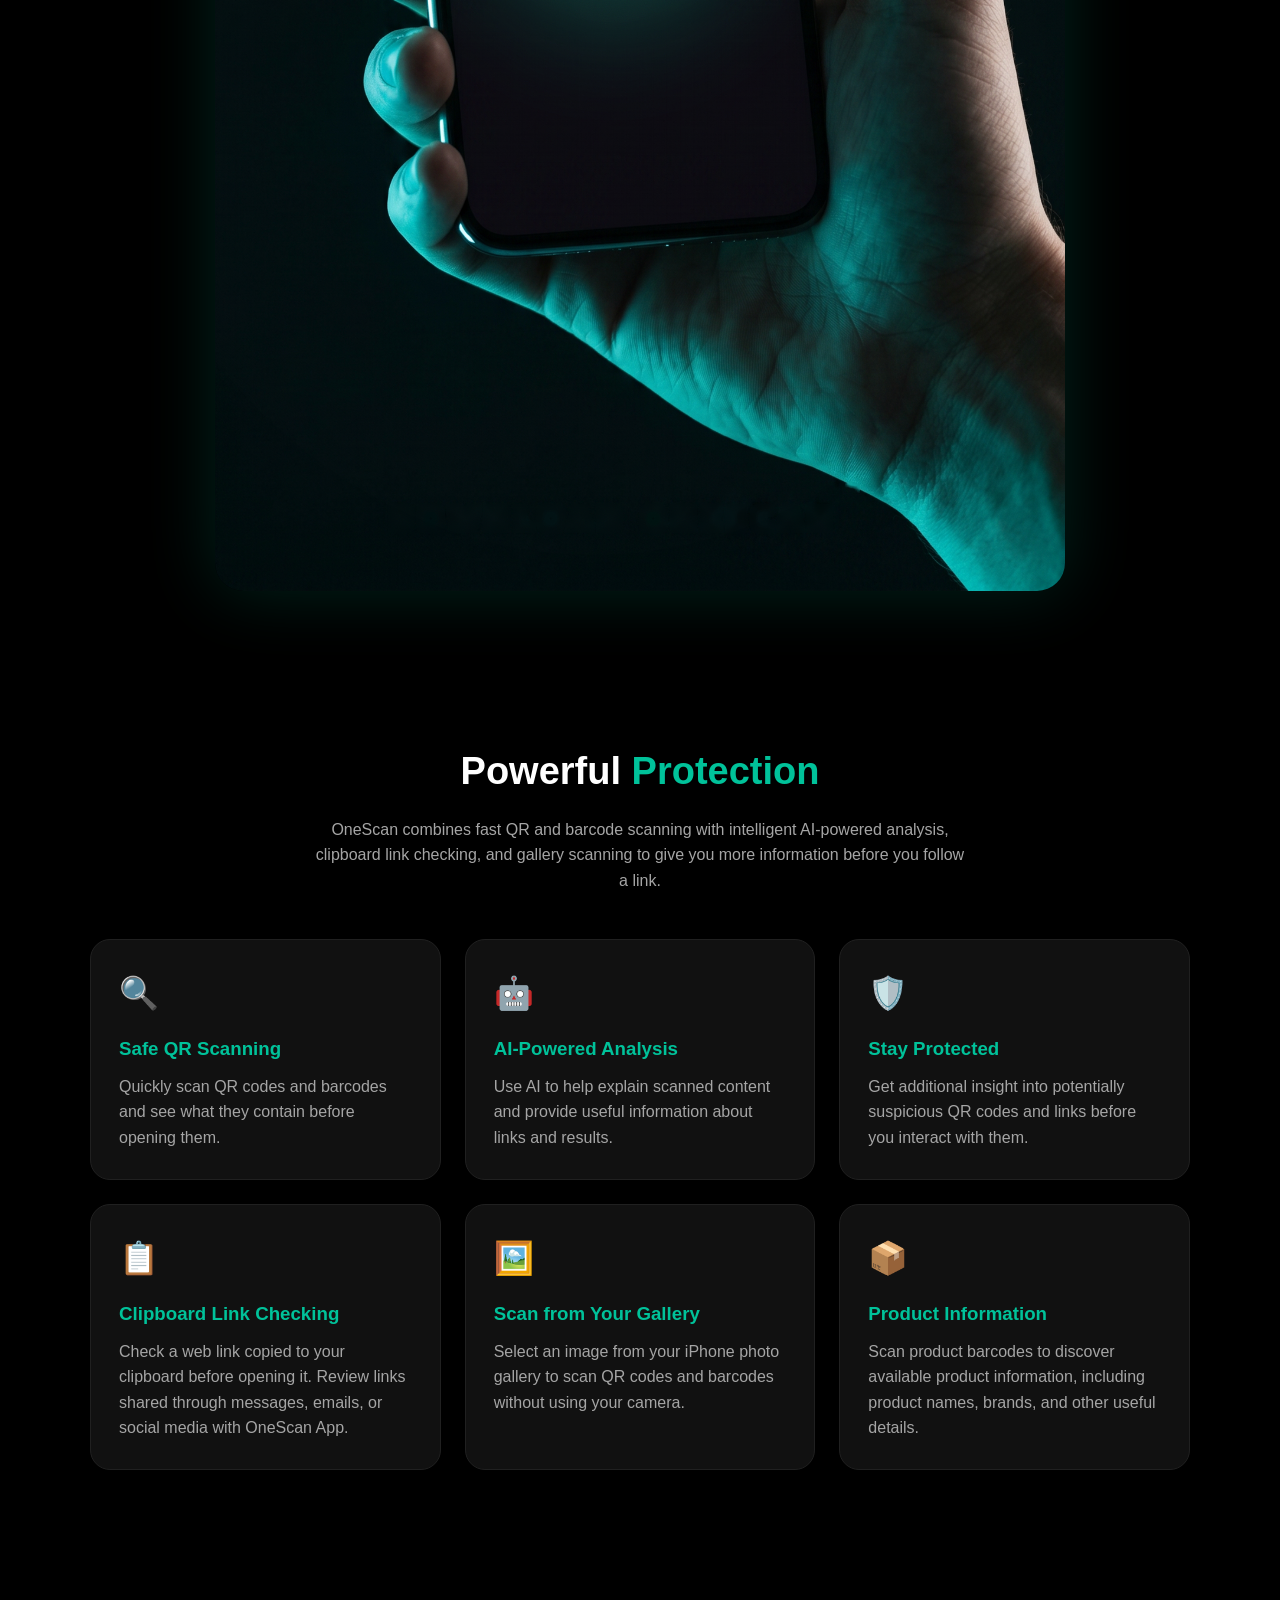
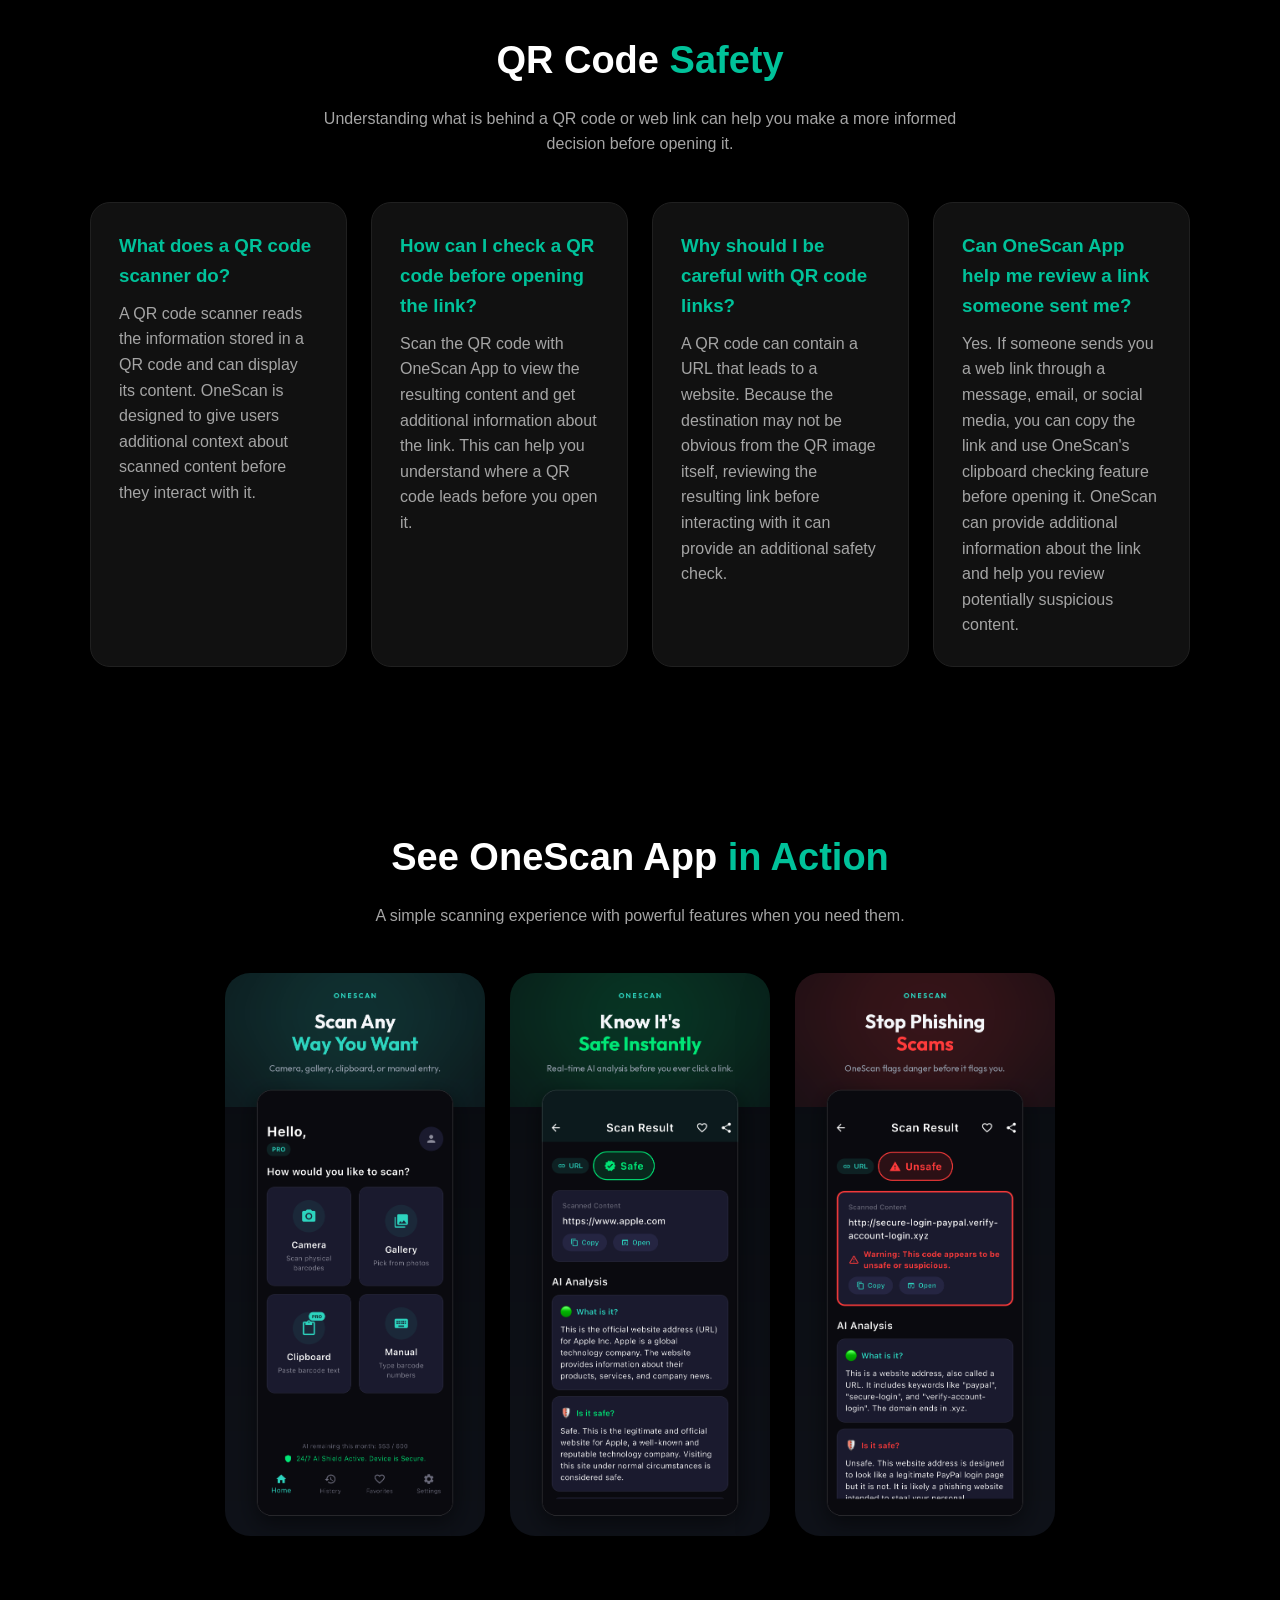
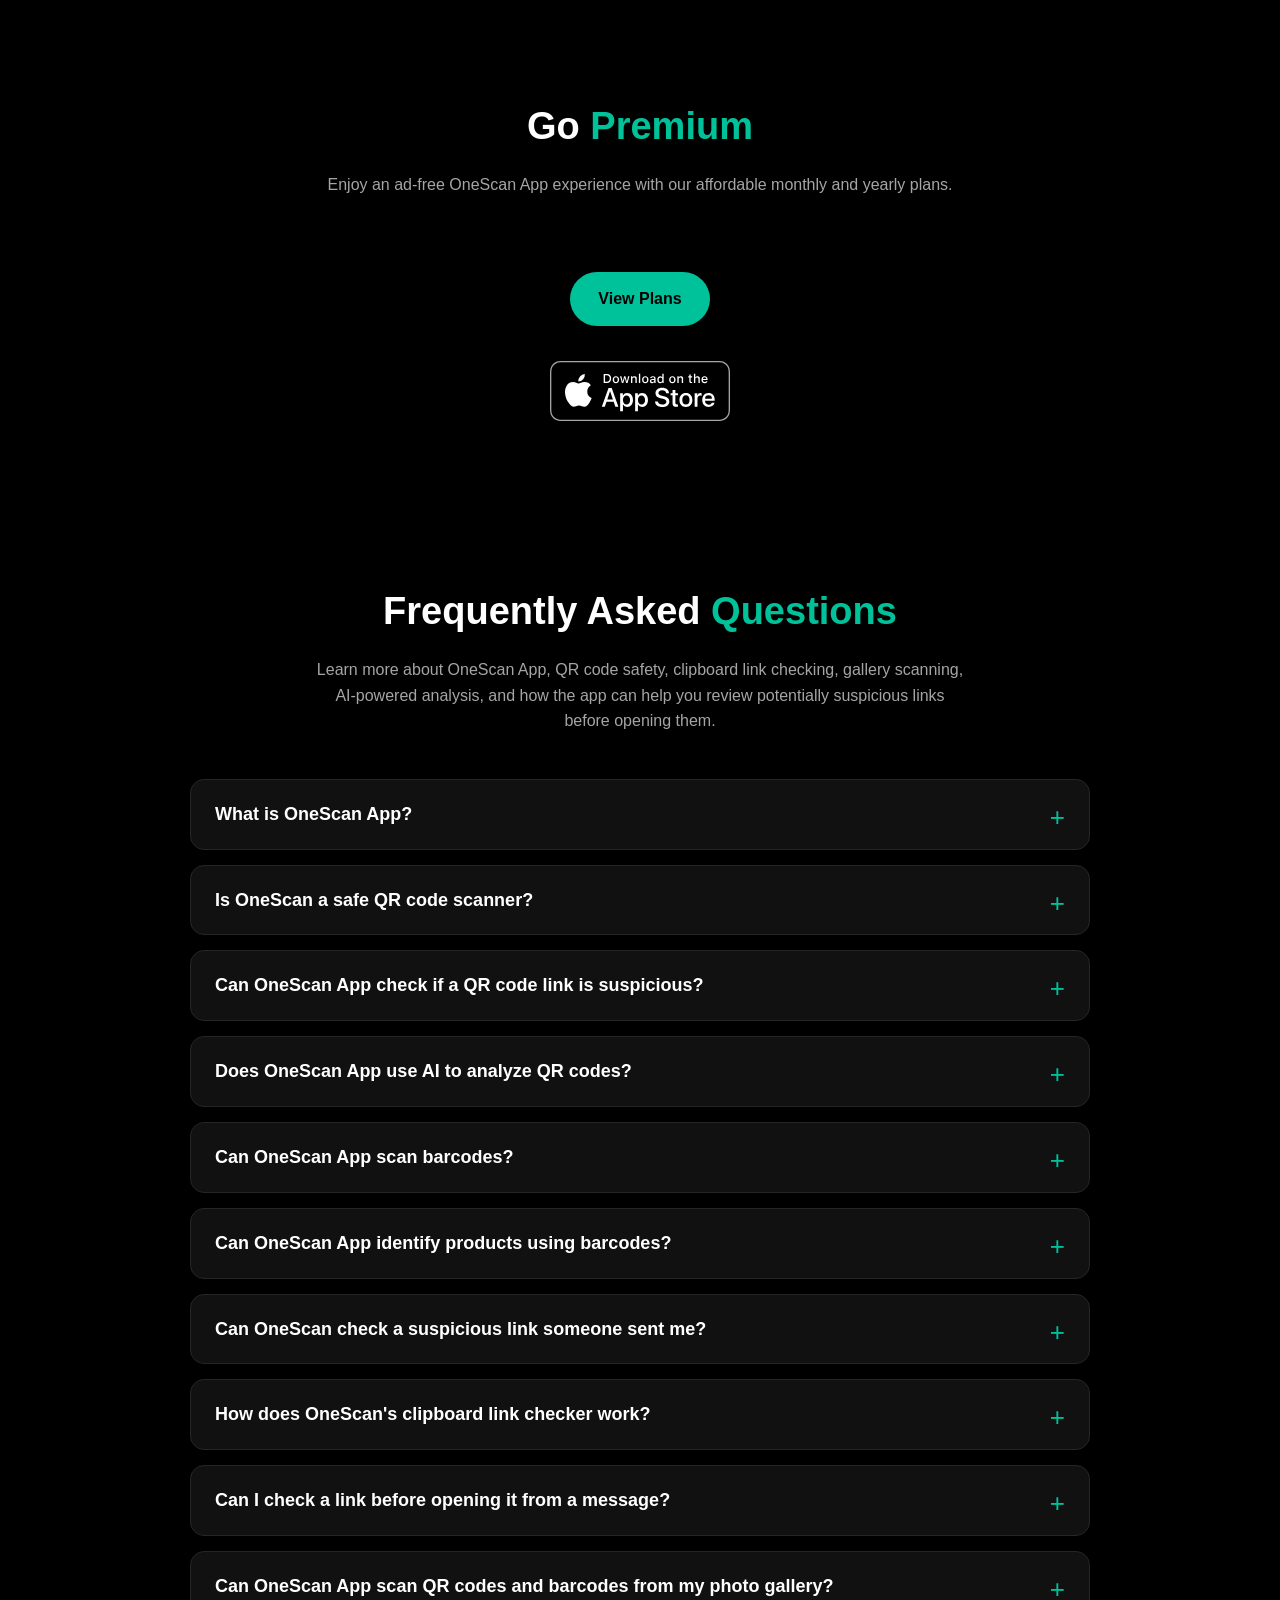
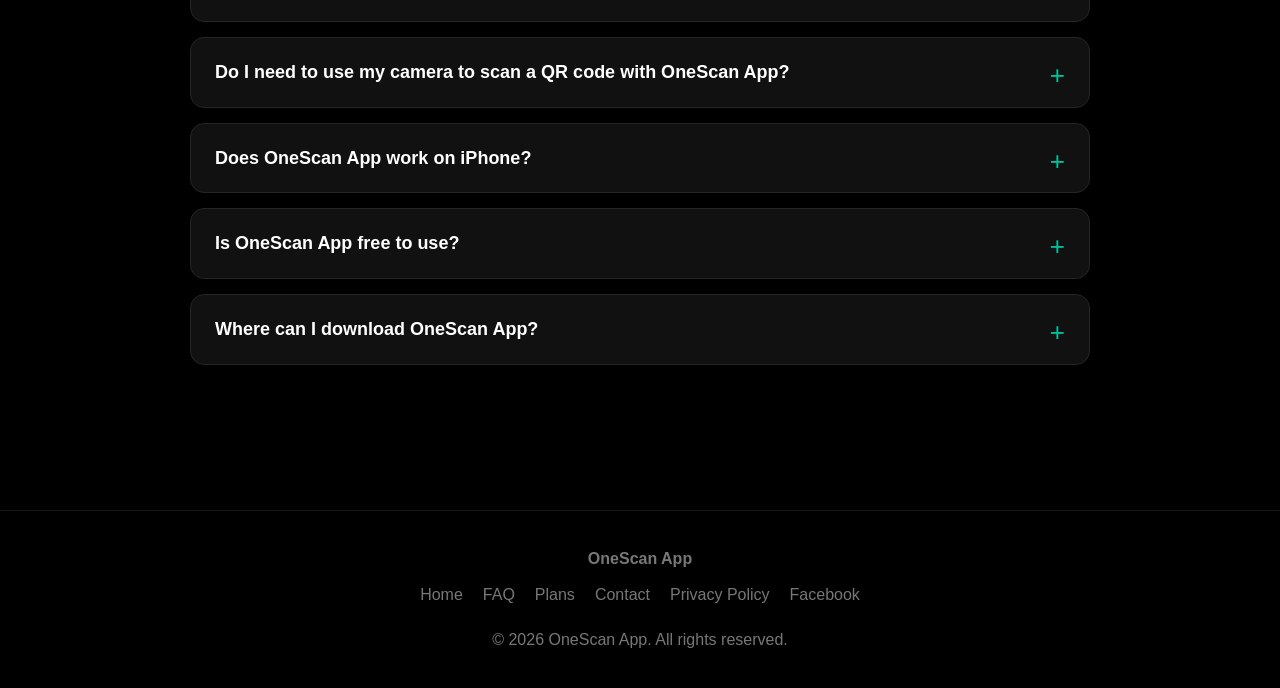
==== commit 5d21f030: "Update index.html" ====
--- a/index.html
+++ b/index.html
@@ -486,6 +486,22 @@
                 </p>
             </details>
 
+         
+            <!-- FAQ 6: Product Information -->
+            <details class="faq-item">
+                <summary>
+                    Can OneScan App identify products using barcodes?
+                </summary>
+
+                <p>
+                    Yes. OneScan App can scan product barcodes,
+                    including UPC and EAN formats, to help find
+                    available product information such as product
+                    names, brands, and other details. Available
+                    information may vary depending on the product
+                    and database records.
+                </p>
+            </details>
 
             <!-- FAQ 6: Clipboard Link Checking -->
             <details class="faq-item">
